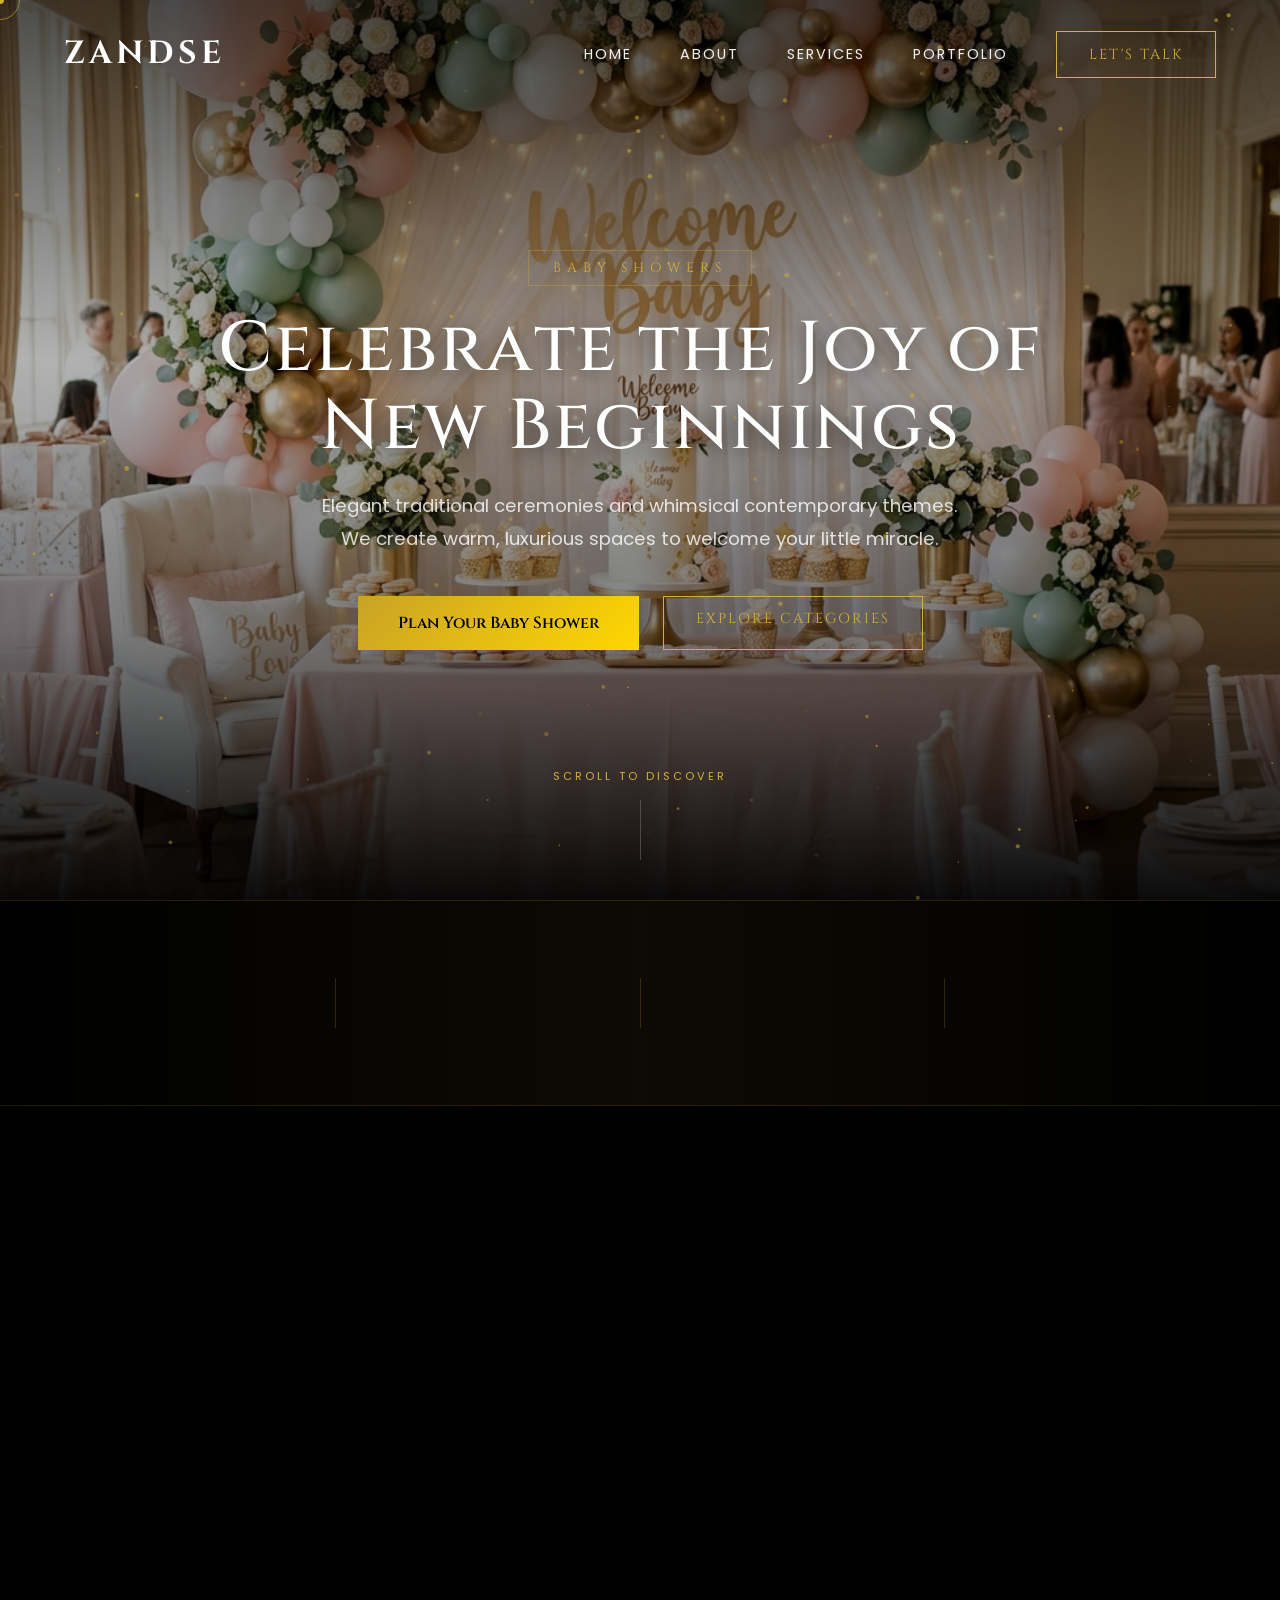
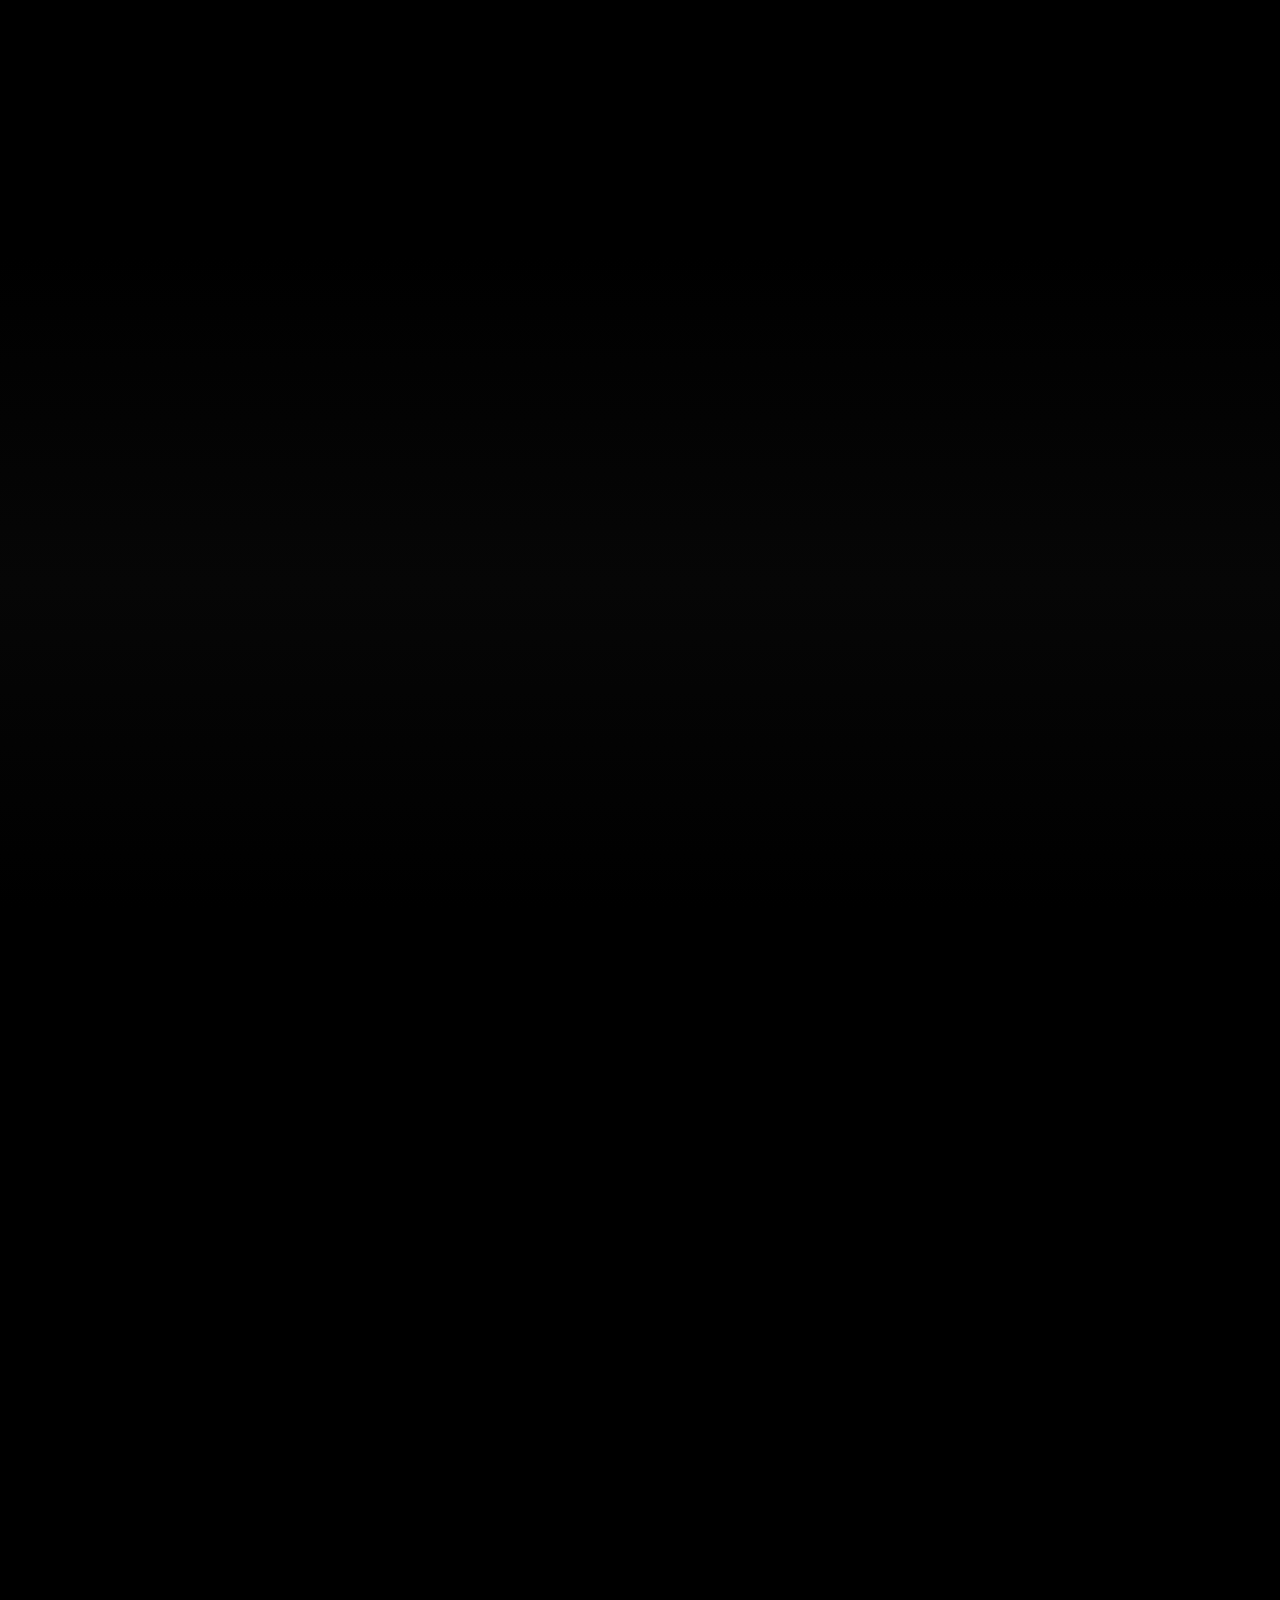
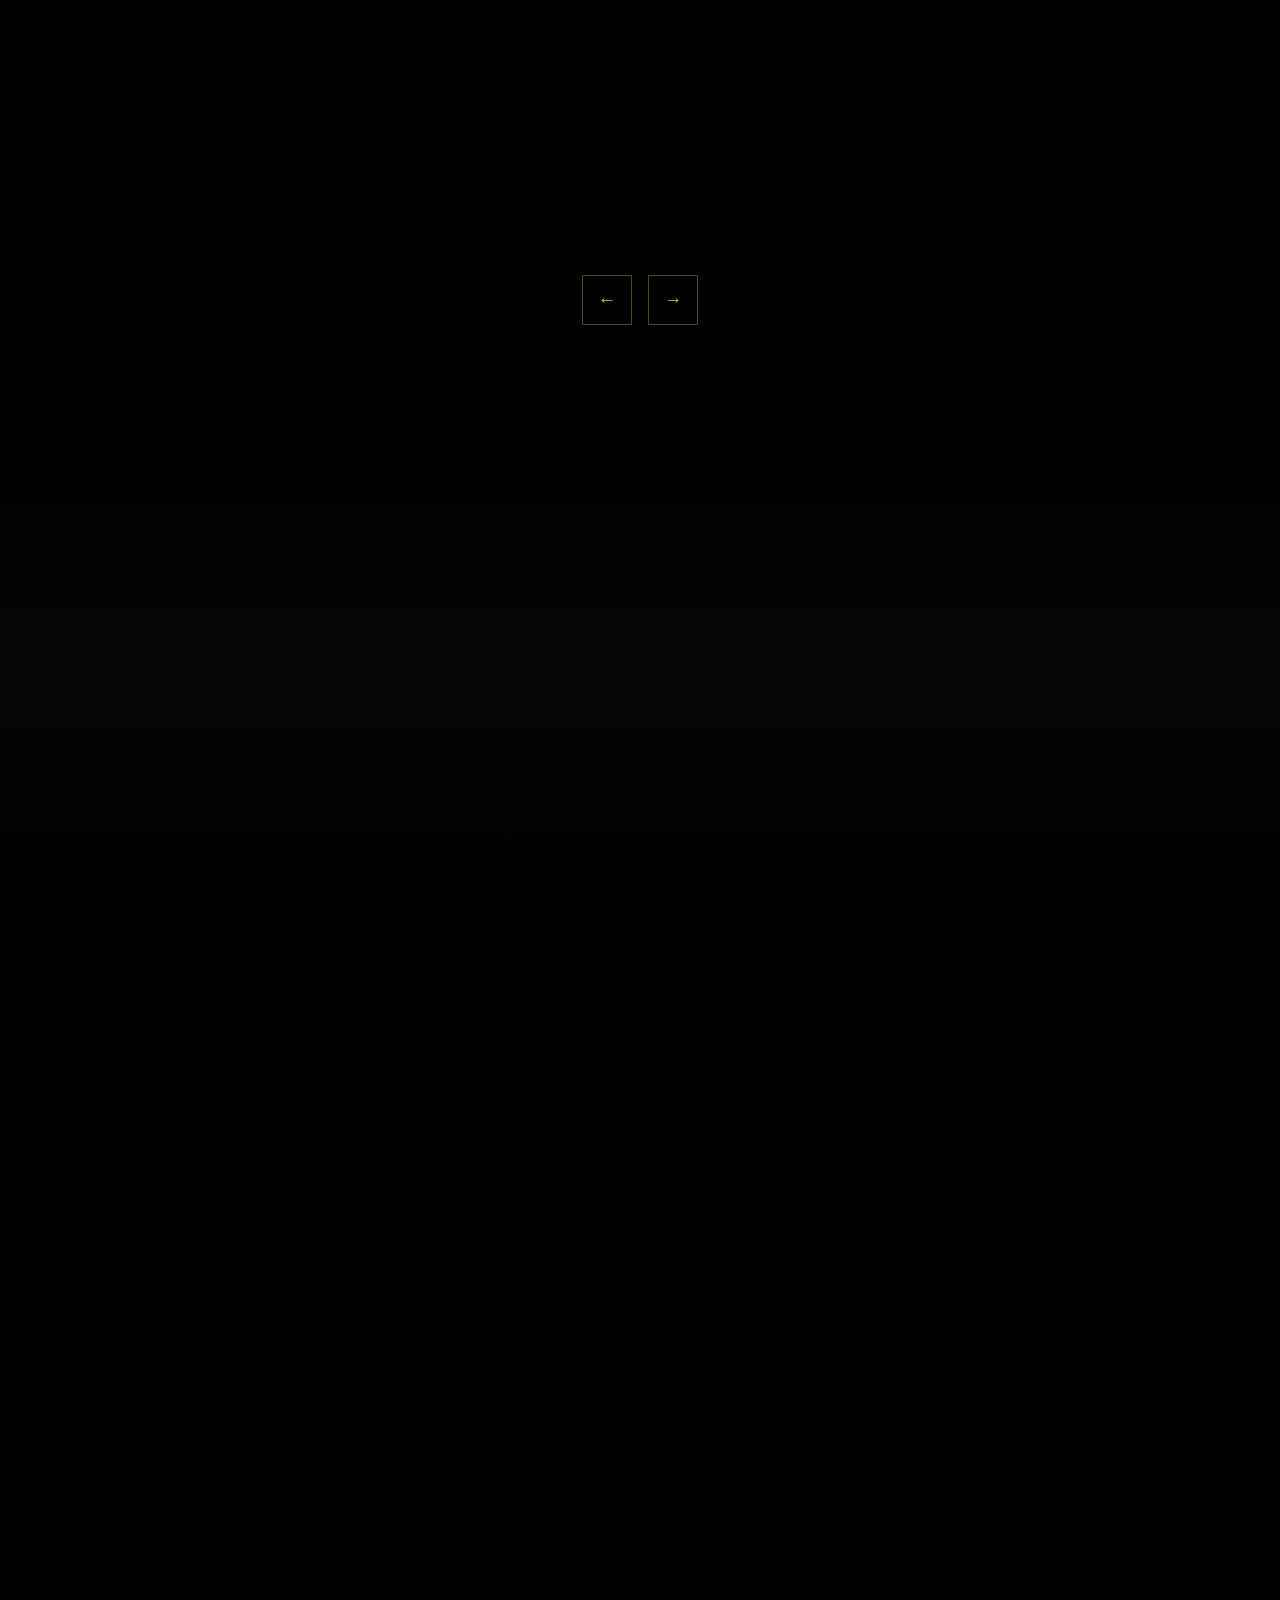
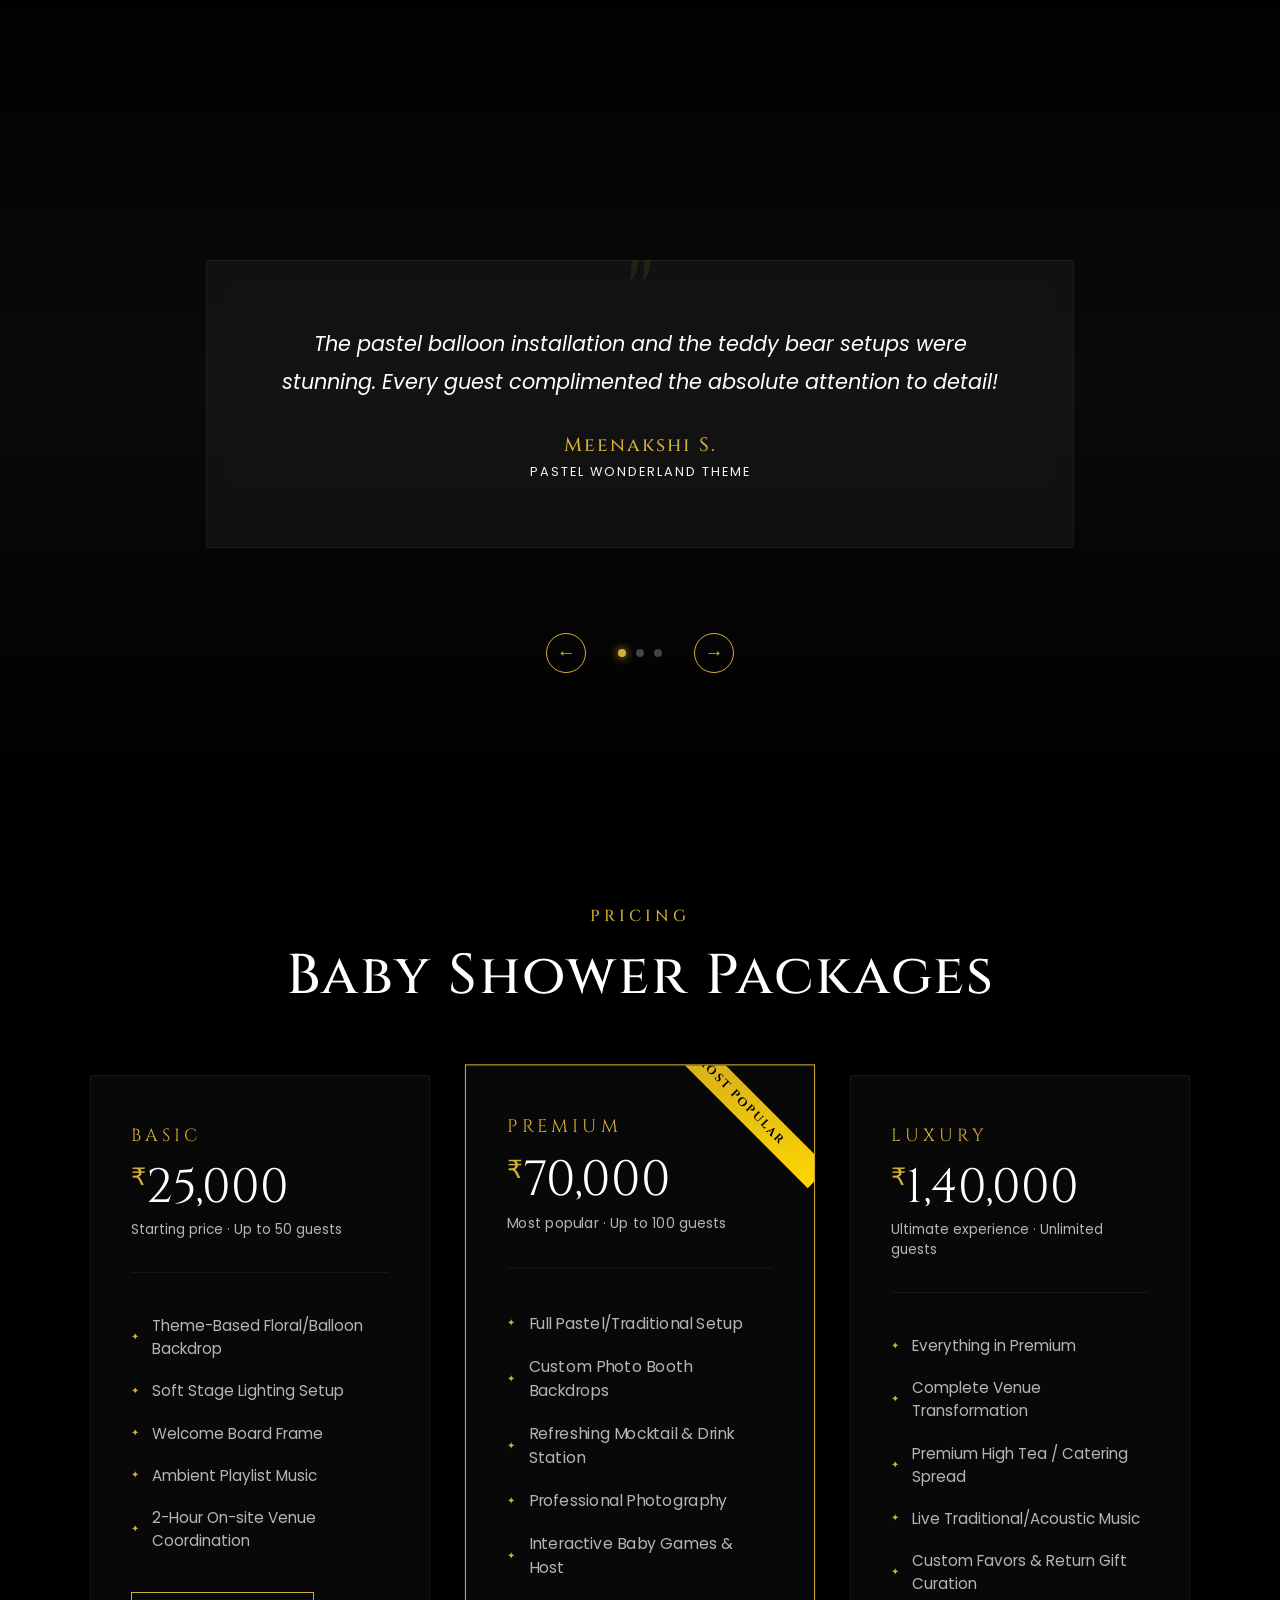
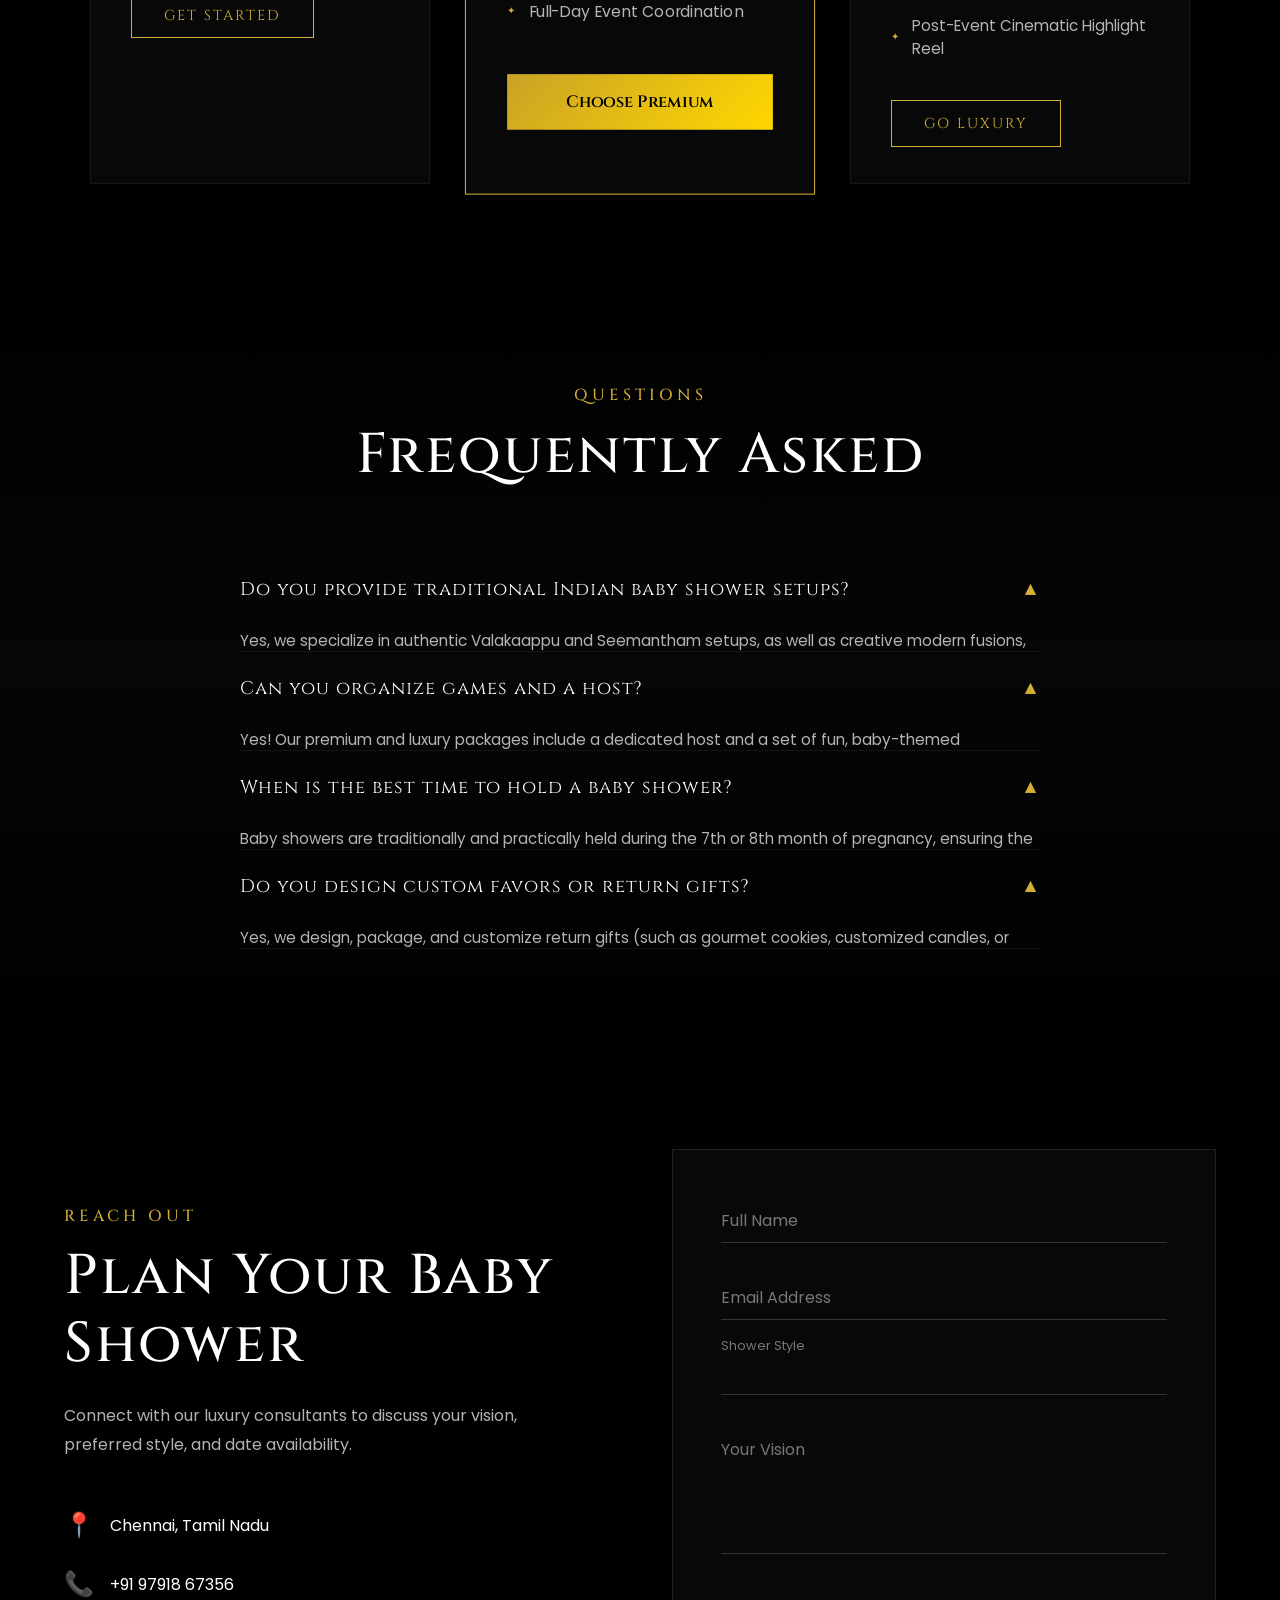
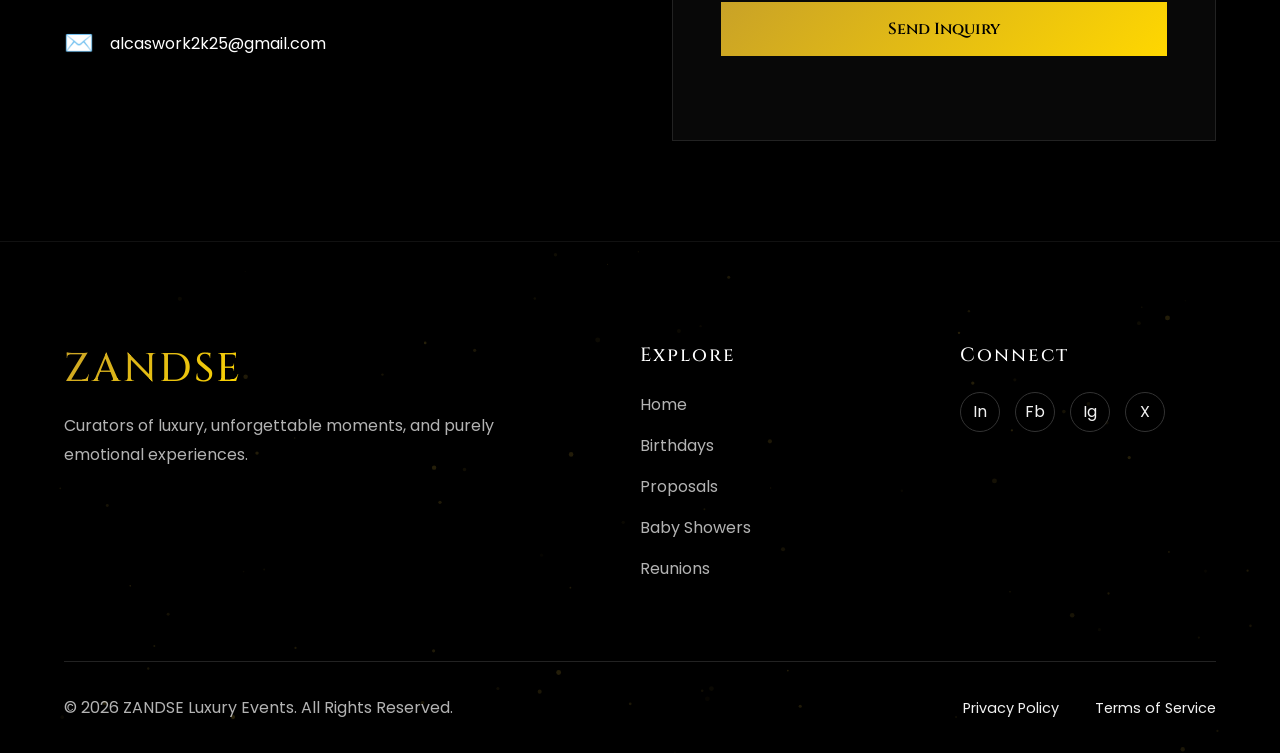
==== babyshower.html @ 4a381e7a "feat: initial commit for ZANDSE Luxury Events production website" ====
<!DOCTYPE html>
<html lang="en">
<head>
    <meta charset="UTF-8">
    <meta name="viewport" content="width=device-width, initial-scale=1.0">
    <title>Baby Shower Celebrations | ZANDSE Luxury Events</title>
    <meta name="description" content="ZANDSE creates elegant, whimsical baby shower celebrations and traditional Valakaappu setups. Experience premium baby shower styling and coordination in Chennai.">
    <meta name="keywords" content="baby shower event planner, Valakaappu setup Chennai, traditional baby shower decor, whimsical baby shower theme">
    <meta name="author" content="ZANDSE">

    <!-- Open Graph / Facebook -->
    <meta property="og:type" content="website">
    <meta property="og:url" content="https://www.zandse.com/babyshower.html">
    <meta property="og:title" content="Baby Shower Celebrations | ZANDSE Luxury Events">
    <meta property="og:description" content="ZANDSE creates elegant, whimsical baby shower celebrations and traditional Valakaappu setups. Experience premium baby shower styling and coordination in Chennai.">
    <meta property="og:image" content="https://www.zandse.com/assets/babyshower_hero.png">

    <!-- Twitter -->
    <meta property="twitter:card" content="summary_large_image">
    <meta property="twitter:url" content="https://www.zandse.com/babyshower.html">
    <meta property="twitter:title" content="Baby Shower Celebrations | ZANDSE Luxury Events">
    <meta property="twitter:description" content="ZANDSE creates elegant, whimsical baby shower celebrations and traditional Valakaappu setups. Experience premium baby shower styling and coordination in Chennai.">
    <meta property="twitter:image" content="https://www.zandse.com/assets/babyshower_hero.png">

    <!-- Structured Data (Service) -->
    <script type="application/ld+json">
    {
      "@context": "https://schema.org",
      "@type": "Service",
      "serviceType": "Baby Shower & Valakaappu Event Planning",
      "provider": {
        "@type": "LocalBusiness",
        "name": "ZANDSE Luxury Events",
        "url": "https://www.zandse.com/"
      },
      "areaServed": "Chennai, Tamil Nadu, India",
      "description": "Elegant traditional Valakaappu ceremonies and whimsical baby shower setups with custom decorations, high-tea catering, and interactive activities."
    }
    </script>

    <!-- Favicon -->
    <link rel="icon" type="image/svg+xml" href="assets/favicon.svg">

    <!-- Google Fonts -->
    <link rel="preconnect" href="https://fonts.googleapis.com">
    <link rel="preconnect" href="https://fonts.gstatic.com" crossorigin>
    <link href="https://fonts.googleapis.com/css2?family=Cinzel:wght@400;500;600;700;800&family=Poppins:wght@300;400;500;600&display=swap" rel="stylesheet">

    <link rel="stylesheet" href="style.css">
    <link rel="stylesheet" href="pages.css">
</head>
<body>

    <!-- Preloader -->
    <div id="preloader">
        <div class="preloader-content">
            <div class="logo-font glint-text">ZANDSE</div>
            <div class="loading-bar">
                <div class="loading-progress"></div>
            </div>
        </div>
    </div>

    <!-- Custom Cursor -->
    <div class="custom-cursor"></div>
    <div class="custom-cursor-follower"></div>

    <!-- Scroll Progress -->
    <div class="scroll-progress-container">
        <div class="scroll-progress-bar" id="scrollProgress"></div>
    </div>

    <!-- Navbar -->
    <nav id="navbar" class="navbar">
        <div class="nav-container">
            <a href="index.html" class="logo logo-font">ZANDSE</a>
            <ul class="nav-links">
                <li><a href="index.html" class="nav-link">Home</a></li>
                <li><a href="index.html#about" class="nav-link">About</a></li>
                <li class="dropdown">
                    <a href="index.html#services" class="nav-link">Services</a>
                    <ul class="dropdown-menu">
                        <li><a href="birthday.html">Birthdays</a></li>
                        <li><a href="proposal.html">Proposals</a></li>
                        <li><a href="babyshower.html">Baby Showers</a></li>
                        <li><a href="reunion.html">Reunions</a></li>
                    </ul>
                </li>
                <li><a href="index.html#portfolio" class="nav-link">Portfolio</a></li>
                <li><a href="#contact" class="btn-outline nav-cta">Let's Talk</a></li>
            </ul>
            <div class="hamburger">
                <span></span>
                <span></span>
            </div>
        </div>
    </nav>

    <!-- Mobile Menu -->
    <div class="mobile-menu">
        <ul class="mobile-nav-links">
            <li><a href="index.html" class="mobile-link">Home</a></li>
            <li><a href="index.html#about" class="mobile-link">About</a></li>
            <li><a href="index.html#services" class="mobile-link">Services</a></li>
            <li><a href="index.html#portfolio" class="mobile-link">Portfolio</a></li>
            <li><a href="#contact" class="mobile-link">Contact</a></li>
        </ul>
    </div>

    <!-- Hero Section -->
    <section class="page-hero">
        <div class="page-hero-bg" style="background-image: url('assets/babyshower_hero.png');" data-speed="0.3"></div>
        <div class="page-hero-overlay"></div>
        <canvas id="particleCanvas"></canvas>

        <div class="page-hero-content">
            <span class="hero-tag">Baby Showers</span>
            <h1 class="hero-title split-text" data-text="Celebrate the Joy of New Beginnings">Celebrate the Joy of New Beginnings</h1>
            <p class="hero-subtitle">Elegant traditional ceremonies and whimsical contemporary themes. We create warm, luxurious spaces to welcome your little miracle.</p>
            <div class="hero-buttons">
                <a href="#contact" class="btn-primary magnetic-el"><span>Plan Your Baby Shower</span></a>
                <a href="#services" class="btn-outline magnetic-el">Explore Categories</a>
            </div>
        </div>

        <div class="scroll-indicator">
            <span class="scroll-text">Scroll to Discover</span>
            <div class="scroll-line"></div>
        </div>
    </section>

    <!-- Stats Strip -->
    <section class="stats-strip">
        <div class="container">
            <div class="stats-grid">
                <div class="stat-item reveal-fade-up">
                    <div class="stat-number" data-count="300" data-suffix="+">0</div>
                    <div class="stat-label">Baby Showers Hosted</div>
                </div>
                <div class="stat-divider"></div>
                <div class="stat-item reveal-fade-up delay-1">
                    <div class="stat-number" data-count="100" data-suffix="%">0</div>
                    <div class="stat-label">Happy Mothers</div>
                </div>
                <div class="stat-divider"></div>
                <div class="stat-item reveal-fade-up delay-2">
                    <div class="stat-number" data-count="15" data-suffix="+">0</div>
                    <div class="stat-label">Unique Themes</div>
                </div>
                <div class="stat-divider"></div>
                <div class="stat-item reveal-fade-up delay-3">
                    <div class="stat-number" data-count="6" data-suffix="+">0</div>
                    <div class="stat-label">Years Experience</div>
                </div>
            </div>
        </div>
    </section>

    <!-- About Section -->
    <section class="page-about about section-padding">
        <div class="container container-split">
            <div class="about-text">
                <h4 class="section-subtitle reveal-slide-in">The Baby Shower Experience</h4>
                <h2 class="section-title reveal-slide-in delay-1">A Cradle of Beautiful Memories</h2>
                <p class="section-desc reveal-slide-in delay-2">Welcome your bundle of joy in a space styled with softness, elegance, and luxury. From traditional Indian Valakaappu setups to contemporary pastel wonderland themes, we make your baby shower a heartwarming celebration.</p>
                <p class="section-desc reveal-slide-in delay-3">Our dedicated coordinators work closely with the family to craft relaxed, joyful, and visually stunning gatherings that honor both mom-to-be and the little one.</p>
                <a href="#contact" class="btn-text reveal-slide-in delay-4">Start Planning <span class="arrow">→</span></a>
            </div>
            <div class="about-image-wrapper reveal-mask">
                <img src="assets/babyshower_gallery1.png" alt="Baby Shower Pastel Setup" class="about-img floating-anim">
                <div class="gold-border-decor"></div>
            </div>
        </div>
    </section>

    <!-- Why Choose Us -->
    <section class="page-why-us">
        <div class="container">
            <div class="section-header center reveal-fade-up">
                <h4 class="section-subtitle">Why ZANDSE</h4>
                <h2 class="section-title">Nurturing Details</h2>
            </div>
            <div class="why-us-grid stagger-children">
                <div class="why-item reveal-fade-up">
                    <div class="why-icon">🎨</div>
                    <h3>Custom Themes</h3>
                    <p>Designed around the parents-to-be, from classic storybooks to modern minimalism.</p>
                </div>
                <div class="why-item reveal-fade-up">
                    <div class="why-icon">🎈</div>
                    <h3>Whimsical Décor</h3>
                    <p>Stunning balloon installations, soft drapery, and fresh floral cloud creations.</p>
                </div>
                <div class="why-item reveal-fade-up">
                    <div class="why-icon">🍰</div>
                    <h3>Curated Catering</h3>
                    <p>Delectable dessert bars, theme cakes, and customized high-tea spreads.</p>
                </div>
                <div class="why-item reveal-fade-up">
                    <div class="why-icon">🎮</div>
                    <h3>Interactive Fun</h3>
                    <p>Lighthearted, engaging baby shower activities to delight all generations of guests.</p>
                </div>
            </div>
        </div>
    </section>

    <!-- Services Carousel -->
    <section id="services" class="services-carousel-section section-padding">
        <div class="container">
            <div class="section-header center reveal-fade-up">
                <h4 class="section-subtitle">Our Expertise</h4>
                <h2 class="section-title">Baby Shower Services</h2>
            </div>

            <div class="carousel-wrapper">
                <div class="services-carousel">
                    <!-- Traditional Valakaappu -->
                    <div class="carousel-card tilt-card reveal-fade-up">
                        <div class="carousel-card-inner">
                            <div class="card-icon">🪘</div>
                            <h3>Traditional Valakaappu</h3>
                            <p>Celebrate heritage with warm, authentic cultural setups.</p>
                            <ul class="service-list">
                                <li>Marigold & Jasmine Floral Backdrops</li>
                                <li>Decorated Ceremony Swing (Oonjal)</li>
                                <li>Traditional Brass Lamps & Urli Setups</li>
                                <li>Traditional Seating Arrangements</li>
                                <li>Live Carnatic Music / Instrumentals</li>
                                <li>Traditional Bangle Distribution Setup</li>
                            </ul>
                        </div>
                        <div class="card-glow"></div>
                    </div>

                    <!-- Pastel Wonderland -->
                    <div class="carousel-card tilt-card reveal-fade-up delay-1">
                        <div class="carousel-card-inner">
                            <div class="card-icon">🧸</div>
                            <h3>Pastel Wonderland</h3>
                            <p>A soft, whimsical environment full of dreamlike charms.</p>
                            <ul class="service-list">
                                <li>Premium Matte Balloon Sculptures</li>
                                <li>Giant Plush Teddy Bear Props</li>
                                <li>Custom Typography Light Boxes</li>
                                <li>Hot-Air Balloon Backdrops</li>
                                <li>Baby Blocks Photo Booth Stage</li>
                                <li>Customized Dessert & Treat Table</li>
                            </ul>
                        </div>
                        <div class="card-glow"></div>
                    </div>

                    <!-- Luxury High Tea -->
                    <div class="carousel-card tilt-card reveal-fade-up delay-2">
                        <div class="carousel-card-inner">
                            <div class="card-icon">🫖</div>
                            <h3>Luxury High Tea</h3>
                            <p>An elegant, sophisticated gathering for close family and friends.</p>
                            <ul class="service-list">
                                <li>Fine China & Vintage Teaware Styling</li>
                                <li>Exquisite Pastel Floral Runners</li>
                                <li>Curated French Pastry & Macaron Towers</li>
                                <li>Refreshing Mocktail & Spritzer Bar</li>
                                <li>Acoustic Harp or Guitar Performance</li>
                                <li>Bespoke Personalized Table Stationery</li>
                            </ul>
                        </div>
                        <div class="card-glow"></div>
                    </div>
                </div>

                <div class="carousel-nav">
                    <button class="carousel-nav-btn carousel-prev" aria-label="Previous">←</button>
                    <button class="carousel-nav-btn carousel-next" aria-label="Next">→</button>
                </div>
            </div>
        </div>
    </section>

    <!-- Popular Themes (Pill Cloud) -->
    <section class="themes-section">
        <div class="container">
            <div class="section-header center reveal-fade-up">
                <h4 class="section-subtitle">Trending</h4>
                <h2 class="section-title">Trending Baby Shower Themes</h2>
            </div>
            <div class="themes-cloud stagger-children">
                <div class="theme-pill reveal-fade-up"><span class="pill-icon">👑</span> Royal Prince</div>
                <div class="theme-pill reveal-fade-up"><span class="pill-icon">🌸</span> Little Princess</div>
                <div class="theme-pill reveal-fade-up"><span class="pill-icon">🧸</span> Teddy Picnic</div>
                <div class="theme-pill reveal-fade-up"><span class="pill-icon">☁️</span> Cloud Nine</div>
                <div class="theme-pill reveal-fade-up"><span class="pill-icon">🦒</span> Safari Baby</div>
                <div class="theme-pill reveal-fade-up"><span class="pill-icon">🌹</span> Vintage Floral</div>
                <div class="theme-pill reveal-fade-up"><span class="pill-icon">🎈</span> Hot Air Balloon</div>
                <div class="theme-pill reveal-fade-up"><span class="pill-icon">🌿</span> Boho Chic</div>
            </div>
        </div>
    </section>

    <!-- Gallery -->
    <section class="page-gallery section-padding">
        <div class="container">
            <div class="section-header center reveal-fade-up">
                <h4 class="section-subtitle">Visual Heritage</h4>
                <h2 class="section-title">Baby Shower Gallery</h2>
            </div>
            <div class="gallery-grid">
                <div class="gallery-item reveal-scale-in">
                    <img src="assets/babyshower_gallery1.png" alt="Baby Shower Pastel Setup">
                    <div class="gallery-overlay">
                        <h4>Pastel Dreams</h4>
                        <span>Themed Baby Shower</span>
                    </div>
                </div>
                <div class="gallery-item reveal-scale-in delay-1">
                    <img src="assets/babyshower_gallery2.png" alt="Valakaappu Setup">
                    <div class="gallery-overlay">
                        <h4>Valakaappu Elegance</h4>
                        <span>Traditional Ceremony</span>
                    </div>
                </div>
            </div>
        </div>
    </section>

    <!-- Lightbox -->
    <div class="lightbox" id="lightbox">
        <button class="lightbox-close" aria-label="Close">✕</button>
        <img src="" alt="Gallery Image">
    </div>

    <!-- Testimonials -->
    <section class="page-testimonials">
        <div class="container">
            <div class="section-header center reveal-fade-up">
                <h4 class="section-subtitle">Client Stories</h4>
                <h2 class="section-title">Words of Elegance</h2>
            </div>

            <div class="testimonial-container reveal-fade-up delay-1">
                <div class="testimonial-track" id="testimonialTrack">
                    <div class="testimonial-slide active">
                        <div class="glass-card floating-anim">
                            <div class="quote-icon">"</div>
                            <p class="testimonial-text">The pastel balloon installation and the teddy bear setups were stunning. Every guest complimented the absolute attention to detail!</p>
                            <div class="testimonial-author">
                                <h4>Meenakshi S.</h4>
                                <span>Pastel Wonderland Theme</span>
                            </div>
                        </div>
                    </div>
                    <div class="testimonial-slide">
                        <div class="glass-card floating-anim">
                            <div class="quote-icon">"</div>
                            <p class="testimonial-text">ZANDSE coordinated our traditional Valakaappu ceremony. They balanced our rich cultural heritage with a clean, modern aesthetic beautifully.</p>
                            <div class="testimonial-author">
                                <h4>Ananya & Raj</h4>
                                <span>Traditional Valakaappu</span>
                            </div>
                        </div>
                    </div>
                    <div class="testimonial-slide">
                        <div class="glass-card floating-anim">
                            <div class="quote-icon">"</div>
                            <p class="testimonial-text">The customized high-tea spread and baby trivia games were a massive hit. ZANDSE kept everything running seamlessly, letting me sit back and enjoy.</p>
                            <div class="testimonial-author">
                                <h4>Shreya Sen</h4>
                                <span>Luxury High Tea Celebration</span>
                            </div>
                        </div>
                    </div>
                </div>

                <div class="slider-controls">
                    <button class="slide-btn prev-btn" id="prevSlide">←</button>
                    <div class="slide-dots">
                        <span class="dot active" data-index="0"></span>
                        <span class="dot" data-index="1"></span>
                        <span class="dot" data-index="2"></span>
                    </div>
                    <button class="slide-btn next-btn" id="nextSlide">→</button>
                </div>
            </div>
        </div>
    </section>

    <!-- Packages -->
    <section class="packages-section section-padding">
        <div class="container">
            <div class="section-header center reveal-fade-up">
                <h4 class="section-subtitle">Pricing</h4>
                <h2 class="section-title">Baby Shower Packages</h2>
            </div>

            <div class="packages-grid">
                <!-- Basic -->
                <div class="package-card tilt-card reveal-fade-up">
                    <div class="package-name">Basic</div>
                    <div class="package-price"><span class="currency">₹</span>25,000</div>
                    <div class="package-note">Starting price · Up to 50 guests</div>
                    <ul class="package-features">
                        <li>Theme-Based Floral/Balloon Backdrop</li>
                        <li>Soft Stage Lighting Setup</li>
                        <li>Welcome Board Frame</li>
                        <li>Ambient Playlist Music</li>
                        <li>2-Hour On-site Venue Coordination</li>
                    </ul>
                    <a href="#contact" class="btn-outline magnetic-el">Get Started</a>
                </div>

                <!-- Premium (Featured) -->
                <div class="package-card featured tilt-card reveal-fade-up delay-1">
                    <div class="package-name">Premium</div>
                    <div class="package-price"><span class="currency">₹</span>70,000</div>
                    <div class="package-note">Most popular · Up to 100 guests</div>
                    <ul class="package-features">
                        <li>Full Pastel/Traditional Setup</li>
                        <li>Custom Photo Booth Backdrops</li>
                        <li>Refreshing Mocktail & Drink Station</li>
                        <li>Professional Photography</li>
                        <li>Interactive Baby Games & Host</li>
                        <li>Full-Day Event Coordination</li>
                    </ul>
                    <a href="#contact" class="btn-primary magnetic-el"><span>Choose Premium</span></a>
                </div>

                <!-- Luxury -->
                <div class="package-card tilt-card reveal-fade-up delay-2">
                    <div class="package-name">Luxury</div>
                    <div class="package-price"><span class="currency">₹</span>1,40,000</div>
                    <div class="package-note">Ultimate experience · Unlimited guests</div>
                    <ul class="package-features">
                        <li>Everything in Premium</li>
                        <li>Complete Venue Transformation</li>
                        <li>Premium High Tea / Catering Spread</li>
                        <li>Live Traditional/Acoustic Music</li>
                        <li>Custom Favors & Return Gift Curation</li>
                        <li>Post-Event Cinematic Highlight Reel</li>
                    </ul>
                    <a href="#contact" class="btn-outline magnetic-el">Go Luxury</a>
                </div>
            </div>
        </div>
    </section>

    <!-- FAQ -->
    <section class="faq-section">
        <div class="container">
            <div class="section-header center reveal-fade-up">
                <h4 class="section-subtitle">Questions</h4>
                <h2 class="section-title">Frequently Asked</h2>
            </div>

            <div class="faq-list">
                <div class="faq-item reveal-fade-up">
                    <button class="faq-question">
                        Do you provide traditional Indian baby shower setups?
                        <span class="faq-chevron">▼</span>
                    </button>
                    <div class="faq-answer">
                        <p>Yes, we specialize in authentic Valakaappu and Seemantham setups, as well as creative modern fusions, featuring beautiful marigold arrangements, traditional swings, and brass elements.</p>
                    </div>
                </div>
                <div class="faq-item reveal-fade-up delay-1">
                    <button class="faq-question">
                        Can you organize games and a host?
                        <span class="faq-chevron">▼</span>
                    </button>
                    <div class="faq-answer">
                        <p>Yes! Our premium and luxury packages include a dedicated host and a set of fun, baby-themed interactive games to keep your family and friends entertained and engaged.</p>
                    </div>
                </div>
                <div class="faq-item reveal-fade-up delay-2">
                    <button class="faq-question">
                        When is the best time to hold a baby shower?
                        <span class="faq-chevron">▼</span>
                    </button>
                    <div class="faq-answer">
                        <p>Baby showers are traditionally and practically held during the 7th or 8th month of pregnancy, ensuring the mother-to-be is comfortable and safe to enjoy the festivities.</p>
                    </div>
                </div>
                <div class="faq-item reveal-fade-up delay-3">
                    <button class="faq-question">
                        Do you design custom favors or return gifts?
                        <span class="faq-chevron">▼</span>
                    </button>
                    <div class="faq-answer">
                        <p>Yes, we design, package, and customize return gifts (such as gourmet cookies, customized candles, or traditional bangle boxes) that align perfectly with your theme.</p>
                    </div>
                </div>
            </div>
        </div>
    </section>

    <!-- Contact Section -->
    <section id="contact" class="page-contact contact section-padding">
        <div class="container container-split">
            <div class="contact-info reveal-slide-in">
                <h4 class="section-subtitle">Reach Out</h4>
                <h2 class="section-title">Plan Your Baby Shower</h2>
                <p class="section-desc">Connect with our luxury consultants to discuss your vision, preferred style, and date availability.</p>

                <div class="contact-details">
                    <div class="contact-item">
                        <span class="contact-icon">📍</span>
                        <p>Chennai, Tamil Nadu</p>
                    </div>
                    <div class="contact-item">
                        <span class="contact-icon">📞</span>
                        <p>+91 97918 67356</p>
                    </div>
                    <div class="contact-item">
                        <span class="contact-icon">✉️</span>
                        <p>alcaswork2k25@gmail.com</p>
                    </div>
                </div>
            </div>

            <div class="contact-form-wrapper reveal-slide-in delay-2">
                <form id="contactForm" class="premium-form">
                    <div class="form-group">
                        <input type="text" id="name" class="form-control" required>
                        <label for="name" class="floating-label">Full Name</label>
                        <div class="form-line"></div>
                    </div>
                    <div class="form-group">
                        <input type="email" id="email" class="form-control" required>
                        <label for="email" class="floating-label">Email Address</label>
                        <div class="form-line"></div>
                    </div>
                    <div class="form-group">
                        <select id="eventType" class="form-control" required>
                            <option value="" disabled selected></option>
                            <option value="traditional">Traditional Valakaappu</option>
                            <option value="themed">Pastel Wonderland Theme</option>
                            <option value="luxury">Luxury High Tea Setup</option>
                        </select>
                        <label for="eventType" class="floating-label select-label">Shower Style</label>
                        <div class="form-line"></div>
                    </div>
                    <div class="form-group">
                        <textarea id="message" class="form-control" rows="4" required></textarea>
                        <label for="message" class="floating-label">Your Vision</label>
                        <div class="form-line"></div>
                    </div>
                    <button type="submit" class="btn-primary full-width submit-btn">
                        <span>Send Inquiry</span>
                    </button>
                    <div class="form-message" id="formMessage"></div>
                </form>
            </div>
        </div>
    </section>

    <!-- Footer -->
    <footer class="footer">
        <canvas id="footerParticleCanvas"></canvas>
        <div class="container">
            <div class="footer-top">
                <div class="footer-brand">
                    <h2 class="logo-font glint-text">ZANDSE</h2>
                    <p>Curators of luxury, unforgettable moments, and purely emotional experiences.</p>
                </div>
                <div class="footer-links">
                    <h3>Explore</h3>
                    <ul>
                        <li><a href="index.html">Home</a></li>
                        <li><a href="birthday.html">Birthdays</a></li>
                        <li><a href="proposal.html">Proposals</a></li>
                        <li><a href="babyshower.html">Baby Showers</a></li>
                        <li><a href="reunion.html">Reunions</a></li>
                    </ul>
                </div>
                <div class="footer-social">
                    <h3>Connect</h3>
                    <div class="social-icons">
                        <a href="#" class="social-icon">In</a>
                        <a href="#" class="social-icon">Fb</a>
                        <a href="#" class="social-icon">Ig</a>
                        <a href="#" class="social-icon">X</a>
                    </div>
                </div>
            </div>
            <div class="footer-bottom">
                <p>&copy; 2026 ZANDSE Luxury Events. All Rights Reserved.</p>
                <div class="footer-legal">
                    <a href="#">Privacy Policy</a>
                    <a href="#">Terms of Service</a>
                </div>
            </div>
        </div>
    </footer>

    <script src="pages.js"></script>
</body>
</html>
---- style.css ----
/* =========================================
   ZANDSE LUXURY EVENT PLANNING - STYLES
   ========================================= */

/* --- CSS Variables --- */
:root {
    --bg-color: #000000;
    --text-color: #f1f1f1;
    --text-muted: rgba(255, 255, 255, 0.7);
    --gold: #D4AF37;
    --gold-light: #FFD700;
    --gold-dark: #C9A227;
    --gold-gradient: linear-gradient(135deg, var(--gold-dark), var(--gold-light));
    --gold-glow: rgba(212, 175, 55, 0.4);
    --gold-glow-strong: rgba(212, 175, 55, 0.6);
    --glass-bg: rgba(0, 0, 0, 0.6);
    --glass-border: rgba(212, 175, 55, 0.2);
    
    --font-heading: 'Cinzel', serif;
    --font-body: 'Poppins', sans-serif;
    
    --transition-smooth: all 0.6s cubic-bezier(0.25, 0.8, 0.25, 1);
    --transition-fast: all 0.3s ease;
}

/* --- Resets & Base --- */
* {
    margin: 0;
    padding: 0;
    box-sizing: border-box;
    cursor: none; /* Custom cursor */
}

html, body {
    width: 100%;
    min-height: 100vh;
    background-color: var(--bg-color);
    color: var(--text-color);
    font-family: var(--font-body);
    overflow-x: hidden;
    scroll-behavior: smooth;
    -webkit-font-smoothing: antialiased;
}

::selection {
    background: var(--gold);
    color: var(--bg-color);
}

/* Scrollbar */
::-webkit-scrollbar {
    width: 8px;
}
::-webkit-scrollbar-track {
    background: var(--bg-color);
}
::-webkit-scrollbar-thumb {
    background: var(--gold-dark);
    border-radius: 4px;
}
::-webkit-scrollbar-thumb:hover {
    background: var(--gold-light);
}

/* --- Typography --- */
h1, h2, h3, h4, h5, h6, .logo-font {
    font-family: var(--font-heading);
    font-weight: 500;
    letter-spacing: 2px;
}

.glint-text {
    background: var(--gold-gradient);
        -webkit-background-clip: text;
    background-clip: text;
    -webkit-text-fill-color: transparent;
    display: inline-block;
}

p {
    line-height: 1.8;
    font-size: 1rem;
    color: var(--text-muted);
}

a {
    text-decoration: none;
    color: inherit;
}

ul {
    list-style: none;
}

/* --- Layout Utilities --- */
.container {
    max-width: 1280px;
    margin: 0 auto;
    padding: 0 5%;
}

.container-split {
    display: grid;
    grid-template-columns: 1fr 1fr;
    gap: 4rem;
    align-items: center;
}

.section-padding {
    padding: 100px 0;
}

.dark-section {
    background: linear-gradient(to bottom, #000, #0a0a0a, #000);
}

.center {
    text-align: center;
}

.section-subtitle {
    font-size: 1rem;
    color: var(--gold);
    text-transform: uppercase;
    letter-spacing: 4px;
    margin-bottom: 1rem;
}

.section-title {
    font-size: 3.5rem;
    margin-bottom: 1.5rem;
    color: #fff;
    line-height: 1.2;
}

.section-header {
    margin-bottom: 4rem;
}

/* --- Custom Cursor --- */
.custom-cursor {
    position: fixed;
    top: 0;
    left: 0;
    width: 8px;
    height: 8px;
    background: var(--gold);
    border-radius: 50%;
    pointer-events: none;
    z-index: 10000;
    transform: translate(-50%, -50%);
    transition: width 0.2s, height 0.2s, background-color 0.2s;
}

.custom-cursor-follower {
    position: fixed;
    top: 0;
    left: 0;
    width: 40px;
    height: 40px;
    border: 1px solid var(--gold-glow-strong);
    border-radius: 50%;
    pointer-events: none;
    z-index: 9999;
    transform: translate(-50%, -50%);
    transition: width 0.3s, height 0.3s, background-color 0.3s, border-color 0.3s;
}

.cursor-hover .custom-cursor {
    width: 0;
    height: 0;
}
.cursor-hover .custom-cursor-follower {
    width: 60px;
    height: 60px;
    background: var(--gold-glow);
    border-color: var(--gold);
    mix-blend-mode: screen;
}

/* --- Preloader --- */
#preloader {
    position: fixed;
    top: 0;
    left: 0;
    width: 100%;
    height: 100%;
    background-color: var(--bg-color);
    z-index: 10000;
    display: flex;
    justify-content: center;
    align-items: center;
    transition: opacity 1s ease-in-out;
}

.preloader-content {
    text-align: center;
}

.preloader-content h1 {
    font-size: 3rem;
    margin-bottom: 2rem;
    animation: pulse 2s infinite;
}

.loading-bar {
    width: 200px;
    height: 2px;
    background: #222;
    margin: 0 auto;
    position: relative;
    overflow: hidden;
}

.loading-progress {
    position: absolute;
    top: 0;
    left: 0;
    height: 100%;
    background: var(--gold);
    width: 0%;
    transition: width 0.1s linear;
}

/* --- Scroll Progress --- */
.scroll-progress-container {
    position: fixed;
    top: 0;
    left: 0;
    width: 100%;
    height: 3px;
    background: transparent;
    z-index: 9998;
}

.scroll-progress-bar {
    height: 100%;
    background: var(--gold-gradient);
    width: 0%;
    box-shadow: 0 0 10px var(--gold);
}

/* --- Navbar --- */
.navbar {
    position: fixed;
    top: 0;
    left: 0;
    width: 100%;
    padding: 2rem 5%;
    z-index: 1000;
    transition: var(--transition-smooth);
    background: transparent;
}

.navbar.scrolled {
    padding: 1rem 5%;
    background: rgba(0, 0, 0, 0.8);
    backdrop-filter: blur(10px);
    -webkit-backdrop-filter: blur(10px);
    border-bottom: 1px solid rgba(212, 175, 55, 0.1);
}

.nav-container {
    display: flex;
    justify-content: space-between;
    align-items: center;
    max-width: 1400px;
    margin: 0 auto;
}

.logo {
    font-size: 2rem;
    font-weight: 700;
    color: #fff;
    letter-spacing: 4px;
}

.nav-links {
    display: flex;
    align-items: center;
    gap: 3rem;
}

/* --- Dropdown Menu --- */
.nav-links li {
    position: relative;
}

.dropdown-menu {
    position: absolute;
    top: 100%;
    left: 50%;
    transform: translateX(-50%) translateY(20px);
    background: rgba(10, 10, 10, 0.95);
    border: 1px solid rgba(212, 175, 55, 0.2);
    min-width: 200px;
    padding: 1rem 0;
    opacity: 0;
    visibility: hidden;
    transition: opacity 0.3s ease, transform 0.3s ease, visibility 0.3s ease;
    backdrop-filter: blur(10px);
    z-index: 1000;
}

.nav-links li:hover .dropdown-menu {
    opacity: 1;
    visibility: visible;
    transform: translateX(-50%) translateY(0);
}

.dropdown-menu li {
    width: 100%;
    text-align: center;
}

.dropdown-menu a {
    display: block;
    padding: 0.6rem 1.5rem;
    font-size: 0.85rem;
    color: rgba(255, 255, 255, 0.7);
    font-family: var(--font-body);
    text-transform: uppercase;
    letter-spacing: 1px;
    transition: all 0.3s ease;
}

.dropdown-menu a:hover {
    color: var(--gold);
    background: rgba(212, 175, 55, 0.05);
    padding-left: 2rem;
}

.nav-link {
    font-size: 0.9rem;
    text-transform: uppercase;
    letter-spacing: 2px;
    position: relative;
    padding: 5px 0;
}

.nav-link::after {
    content: '';
    position: absolute;
    bottom: 0;
    left: 0;
    width: 0%;
    height: 1px;
    background: var(--gold);
    transition: var(--transition-smooth);
}

.nav-link:hover::after {
    width: 100%;
}

.hamburger {
    display: none;
    flex-direction: column;
    gap: 6px;
    z-index: 1001;
}

.hamburger span {
    width: 30px;
    height: 2px;
    background: #fff;
    transition: var(--transition-smooth);
}

/* Mobile Menu */
.mobile-menu {
    position: fixed;
    top: 0;
    left: 0;
    width: 100%;
    height: 100vh;
    background: rgba(0, 0, 0, 0.95);
    backdrop-filter: blur(20px);
    z-index: 999;
    display: flex;
    justify-content: center;
    align-items: center;
    opacity: 0;
    pointer-events: none;
    transition: var(--transition-smooth);
}

.mobile-menu.active {
    opacity: 1;
    pointer-events: all;
}

.mobile-nav-links {
    text-align: center;
}

.mobile-link {
    display: block;
    font-size: 2rem;
    font-family: var(--font-heading);
    margin: 2rem 0;
    color: #fff;
    text-transform: uppercase;
    letter-spacing: 4px;
    transition: var(--transition-fast);
}

.mobile-link:hover {
    color: var(--gold);
}

/* --- Buttons --- */
.btn-primary {
    position: relative;
    display: inline-flex;
    justify-content: center;
    align-items: center;
    padding: 1rem 2.5rem;
    font-family: var(--font-heading);
    font-size: 1rem;
    font-weight: 600;
    color: #000;
    background: var(--gold-gradient);
    border: none;
    overflow: hidden;
    z-index: 1;
    transition: var(--transition-smooth);
}

.btn-primary.liquid-btn .liquid {
    position: absolute;
    top: -50px;
    left: 0;
    width: 200px;
    height: 200px;
    background: rgba(255, 255, 255, 0.2);
    box-shadow: inset 0 0 50px rgba(0, 0, 0, 0.5);
    transition: .5s;
    border-radius: 40%;
    animation: animateLiquid 5s linear infinite;
    z-index: -1;
}

.btn-primary:hover.liquid-btn .liquid {
    top: -120px;
}

@keyframes animateLiquid {
    0% { transform: rotate(0deg); }
    100% { transform: rotate(360deg); }
}

.btn-primary:hover {
    box-shadow: 0 0 20px var(--gold-glow-strong);
    transform: translateY(-3px);
}

.btn-outline {
    padding: 0.8rem 2rem;
    border: 1px solid var(--gold);
    color: var(--gold);
    font-family: var(--font-heading);
    font-size: 0.9rem;
    text-transform: uppercase;
    letter-spacing: 2px;
    transition: var(--transition-fast);
    position: relative;
    overflow: hidden;
}

.btn-outline:hover {
    background: var(--gold);
    color: #000;
    box-shadow: 0 0 15px var(--gold-glow);
}

.btn-text {
    display: inline-flex;
    align-items: center;
    gap: 10px;
    color: var(--gold);
    font-family: var(--font-heading);
    text-transform: uppercase;
    letter-spacing: 2px;
    font-size: 0.9rem;
    margin-top: 2rem;
    position: relative;
}

.btn-text .arrow {
    transition: transform 0.3s ease;
}

.btn-text:hover .arrow {
    transform: translateX(10px);
}

.btn-text::after {
    content: '';
    position: absolute;
    bottom: -5px;
    left: 0;
    width: 0%;
    height: 1px;
    background: var(--gold);
    transition: width 0.3s ease;
}

.btn-text:hover::after {
    width: 100%;
}

/* --- Hero Section --- */
.hero {
    position: relative;
    height: 100vh;
    display: flex;
    align-items: center;
    justify-content: center;
    overflow: hidden;
}

.hero-video {
    position: absolute;
    top: 50%;
    left: 50%;
    min-width: 100%;
    min-height: 100%;
    width: auto;
    height: auto;
    z-index: 0;
    transform: translate(-50%, -50%);
    object-fit: cover;
    opacity: 0.6; /* Set opacity as requested */
}

.hero-overlay {
    position: absolute;
    top: 0;
    left: 0;
    width: 100%;
    height: 100%;
    background: linear-gradient(to top, #000000 0%, rgba(0, 0, 0, 0.4) 50%, rgba(0, 0, 0, 0.8) 100%);
    z-index: 1;
}

#particleCanvas {
    position: absolute;
    top: 0;
    left: 0;
    width: 100%;
    height: 100%;
    z-index: 2;
    pointer-events: none;
}

.hero-content {
    position: relative;
    z-index: 3;
    text-align: center;
    max-width: 900px;
    padding: 0 5%;
}

.hero-title {
    font-size: clamp(3rem, 6vw, 6rem);
    line-height: 1.1;
    margin-bottom: 1.5rem;
    text-shadow: 0 5px 15px rgba(0,0,0,0.5);
}

.hero-subtitle {
    font-size: 1.2rem;
    color: #e0e0e0;
    margin-bottom: 3rem;
    max-width: 600px;
    margin-left: auto;
    margin-right: auto;
}

.scroll-indicator {
    position: absolute;
    bottom: 40px;
    left: 50%;
    transform: translateX(-50%);
    z-index: 3;
    display: flex;
    flex-direction: column;
    align-items: center;
    gap: 15px;
}

.scroll-text {
    font-size: 0.7rem;
    text-transform: uppercase;
    letter-spacing: 3px;
    color: var(--gold);
}

.scroll-line {
    width: 1px;
    height: 60px;
    background: rgba(255,255,255,0.2);
    position: relative;
    overflow: hidden;
}

.scroll-line::after {
    content: '';
    position: absolute;
    top: -100%;
    left: 0;
    width: 100%;
    height: 100%;
    background: var(--gold);
    animation: scrollDrop 2s infinite cubic-bezier(0.65, 0, 0.35, 1);
}

@keyframes scrollDrop {
    0% { top: -100%; }
    100% { top: 100%; }
}

/* --- About Section --- */
.about-image-wrapper {
    position: relative;
    padding: 2rem;
    isolation: isolate;
}

.about-img {
    width: 100%;
    height: auto;
    display: block;
    position: relative;
    z-index: 2;
    filter: brightness(0.8) contrast(1.1);
    transition: filter 0.5s ease;
}

.about-img:hover {
    filter: brightness(1) contrast(1.2);
}

.gold-border-decor {
    position: absolute;
    top: 0;
    left: 0;
    width: 100%;
    height: 100%;
    border: 1px solid var(--gold);
    z-index: 1;
    transform: translate(20px, 20px);
    transition: var(--transition-smooth);
}

.about-image-wrapper:hover .gold-border-decor {
    transform: translate(10px, 10px);
    box-shadow: inset 0 0 20px var(--gold-glow);
}

/* --- Why Us Section --- */
.why-us {
    padding: 40px 0;
    border-top: 1px solid rgba(212, 175, 55, 0.2);
    border-bottom: 1px solid rgba(212, 175, 55, 0.2);
    background: linear-gradient(90deg, transparent, rgba(212, 175, 55, 0.05), transparent);
}

.why-us-grid {
    display: flex;
    justify-content: space-between;
    align-items: flex-start;
}

.why-item {
    flex: 1;
    text-align: center;
    padding: 0 20px;
}

.why-icon {
    font-size: 2rem;
    color: var(--gold);
    margin-bottom: 1rem;
    animation: spinSlow 10s linear infinite;
}

@keyframes spinSlow {
    from { transform: rotate(0deg); }
    to { transform: rotate(360deg); }
}

.why-item h3 {
    font-size: 1.2rem;
    margin-bottom: 0.5rem;
}

.why-item p {
    font-size: 0.9rem;
}

.gold-connector {
    width: 50px;
    height: 1px;
    background: var(--gold);
    align-self: center;
    opacity: 0.3;
}

/* --- Services Section --- */
.services-grid {
    display: grid;
    grid-template-columns: repeat(auto-fit, minmax(300px, 1fr));
    gap: 2rem;
}

.service-card {
    background: var(--glass-bg);
    border: 1px solid var(--glass-border);
    padding: 3rem 2rem;
    position: relative;
    overflow: hidden;
    backdrop-filter: blur(5px);
    transform-style: preserve-3d;
    transition: transform 0.3s ease, box-shadow 0.3s ease;
}

.service-card-inner {
    position: relative;
    z-index: 2;
    transform: translateZ(20px);
}

.service-icon {
    font-size: 3rem;
    margin-bottom: 1.5rem;
    filter: drop-shadow(0 0 10px var(--gold-glow));
    transition: transform 0.5s cubic-bezier(0.175, 0.885, 0.32, 1.275);
}

.service-card:hover .service-icon {
    transform: scale(1.2) translateY(-10px);
}

.service-card h3 {
    font-size: 1.5rem;
    margin-bottom: 1rem;
    color: #fff;
}

.service-glow {
    position: absolute;
    top: 50%;
    left: 50%;
    width: 0;
    height: 0;
    background: radial-gradient(circle, var(--gold-glow) 0%, transparent 70%);
    transform: translate(-50%, -50%);
    border-radius: 50%;
    z-index: 1;
    transition: width 0.6s ease, height 0.6s ease;
    pointer-events: none;
}

.service-card:hover .service-glow {
    width: 300px;
    height: 300px;
}

.service-card:hover {
    border-color: var(--gold);
    box-shadow: 0 10px 40px rgba(0,0,0,0.8);
}

/* --- Timeline Section --- */
.timeline {
    position: relative;
    max-width: 800px;
    margin: 0 auto;
    padding: 2rem 0;
}

.timeline-progress-bg {
    position: absolute;
    top: 0;
    bottom: 0;
    left: 50%;
    width: 2px;
    background: #333;
    transform: translateX(-50%);
}

.timeline-progress-fill {
    width: 100%;
    background: var(--gold);
    height: 0%; /* Set via JS */
    box-shadow: 0 0 10px var(--gold);
}

.timeline-item {
    display: flex;
    justify-content: flex-end;
    align-items: center;
    width: 50%;
    padding-right: 40px;
    position: relative;
    margin-bottom: 4rem;
}

.timeline-item.right {
    align-self: flex-end;
    justify-content: flex-start;
    padding-left: 40px;
    padding-right: 0;
    margin-left: 50%;
}

.timeline-dot {
    position: absolute;
    right: -7px;
    top: 50%;
    transform: translateY(-50%);
    width: 14px;
    height: 14px;
    background: #000;
    border: 2px solid var(--gold);
    border-radius: 50%;
    z-index: 2;
    transition: var(--transition-fast);
}

.timeline-item.right .timeline-dot {
    left: -7px;
    right: auto;
}

.timeline-item:hover .timeline-dot {
    background: var(--gold);
    box-shadow: 0 0 15px var(--gold);
}

.timeline-content {
    background: rgba(20, 20, 20, 0.8);
    padding: 2rem;
    border: 1px solid #333;
    transition: var(--transition-fast);
}

.timeline-item:hover .timeline-content {
    border-color: var(--gold);
    transform: translateY(-5px);
}

.timeline-content h3 {
    color: var(--gold);
    margin-bottom: 0.5rem;
}

/* --- Portfolio --- */
.portfolio-filters {
    display: flex;
    gap: 1rem;
    flex-wrap: wrap;
    align-items: center;
    justify-content: flex-end;
}

.header-split {
    display: flex;
    justify-content: space-between;
    align-items: flex-end;
    flex-wrap: wrap;
    gap: 2rem;
}

.filter-btn {
    background: transparent;
    border: none;
    color: var(--text-muted);
    font-family: var(--font-heading);
    font-size: 1rem;
    text-transform: uppercase;
    letter-spacing: 1px;
    cursor: pointer;
    transition: var(--transition-fast);
    padding-bottom: 5px;
    border-bottom: 1px solid transparent;
}

.filter-btn:hover, .filter-btn.active {
    color: var(--gold);
    border-color: var(--gold);
}

.masonry-grid {
    display: grid;
    grid-template-columns: repeat(auto-fill, minmax(350px, 1fr));
    gap: 2rem;
}

.masonry-item {
    transition: opacity 0.4s ease, transform 0.4s ease;
}

.portfolio-card {
    position: relative;
    overflow: hidden;
    cursor: pointer;
}

.portfolio-img-wrapper {
    position: relative;
    overflow: hidden;
}

.portfolio-img-wrapper img {
    width: 100%;
    height: 400px;
    object-fit: cover;
    display: block;
    transition: transform 0.8s cubic-bezier(0.25, 0.46, 0.45, 0.94);
}

.portfolio-overlay {
    position: absolute;
    bottom: 0;
    left: 0;
    width: 100%;
    padding: 2rem;
    background: linear-gradient(to top, rgba(0,0,0,0.9), transparent);
    transform: translateY(100%);
    transition: transform 0.5s ease;
}

.portfolio-overlay h3 {
    font-size: 1.8rem;
    color: #fff;
    margin-bottom: 5px;
}

.portfolio-overlay span {
    color: var(--gold);
    font-size: 0.9rem;
    text-transform: uppercase;
    letter-spacing: 2px;
}

.portfolio-img-wrapper::before {
    content: '';
    position: absolute;
    top: 10px;
    left: 10px;
    right: 10px;
    bottom: 10px;
    border: 1px solid var(--gold);
    z-index: 2;
    opacity: 0;
    transform: scale(0.9);
    transition: var(--transition-smooth);
    pointer-events: none;
}

.portfolio-card:hover .portfolio-img-wrapper img {
    transform: scale(1.1);
}

.portfolio-card:hover .portfolio-overlay {
    transform: translateY(0);
}

.portfolio-card:hover .portfolio-img-wrapper::before {
    opacity: 1;
    transform: scale(1);
}

/* --- Testimonials --- */
.testimonial-container {
    position: relative;
    max-width: 900px;
    margin: 0 auto;
    overflow: hidden;
    padding: 2rem 0;
}

.testimonial-track {
    display: flex;
    transition: transform 0.6s cubic-bezier(0.25, 1, 0.5, 1);
}

.testimonial-slide {
    min-width: 100%;
    padding: 0 1rem;
    box-sizing: border-box;
}

.glass-card {
    background: rgba(25, 25, 25, 0.6);
    backdrop-filter: blur(10px);
    border: 1px solid rgba(255,255,255,0.05);
    padding: 4rem;
    text-align: center;
    position: relative;
    border-radius: 2px;
}

.quote-icon {
    font-family: var(--font-heading);
    font-size: 6rem;
    color: rgba(212, 175, 55, 0.1);
    position: absolute;
    top: -10px;
    left: 50%;
    transform: translateX(-50%);
    line-height: 1;
}

.testimonial-text {
    font-size: 1.3rem;
    font-style: italic;
    color: #fff;
    margin-bottom: 2rem;
    position: relative;
    z-index: 2;
}

.testimonial-author h4 {
    color: var(--gold);
    font-size: 1.2rem;
}

.testimonial-author span {
    font-size: 0.8rem;
    text-transform: uppercase;
    letter-spacing: 2px;
}

.slider-controls {
    display: flex;
    justify-content: center;
    align-items: center;
    gap: 2rem;
    margin-top: 3rem;
}

.slide-btn {
    background: transparent;
    border: 1px solid var(--gold);
    color: var(--gold);
    width: 40px;
    height: 40px;
    border-radius: 50%;
    display: flex;
    align-items: center;
    justify-content: center;
    font-size: 1.2rem;
    cursor: pointer;
    transition: var(--transition-fast);
}

.slide-btn:hover {
    background: var(--gold);
    color: #000;
}

.slide-dots {
    display: flex;
    gap: 10px;
}

.dot {
    width: 8px;
    height: 8px;
    background: #444;
    border-radius: 50%;
    cursor: pointer;
    transition: var(--transition-fast);
}

.dot.active {
    background: var(--gold);
    box-shadow: 0 0 10px var(--gold);
}

/* --- CTA Section --- */
.cta-section {
    position: relative;
    padding: 150px 0;
    text-align: center;
    overflow: hidden;
}

.cta-bg {
    position: absolute;
    top: 0;
    left: 0;
    width: 100%;
    height: 100%;
    background-size: cover;
    background-position: center;
    animation: slowZoom 20s infinite alternate linear;
}

@keyframes slowZoom {
    0% { transform: scale(1); }
    100% { transform: scale(1.1); }
}

.cta-overlay {
    position: absolute;
    top: 0;
    left: 0;
    width: 100%;
    height: 100%;
    background: linear-gradient(to right, rgba(0,0,0,0.8), rgba(0,0,0,0.4), rgba(0,0,0,0.8));
}

.cta-content {
    position: relative;
    z-index: 2;
}

.cta-title {
    font-size: 4rem;
    text-shadow: 0 5px 15px rgba(0,0,0,0.8);
    margin-bottom: 1rem;
}

.cta-subtitle {
    font-size: 1.2rem;
    margin-bottom: 3rem;
    color: #ddd;
}

.pulse-anim {
    animation: pulseGlow 2s infinite;
}

@keyframes pulseGlow {
    0% { box-shadow: 0 0 0 0 rgba(212, 175, 55, 0.7); }
    70% { box-shadow: 0 0 0 20px rgba(212, 175, 55, 0); }
    100% { box-shadow: 0 0 0 0 rgba(212, 175, 55, 0); }
}

/* --- Contact Section --- */
.contact-info {
    padding-right: 2rem;
}

.contact-details {
    margin-top: 3rem;
}

.contact-item {
    display: flex;
    align-items: flex-start;
    gap: 1rem;
    margin-bottom: 1.5rem;
}

.contact-icon {
    font-size: 1.5rem;
}

.contact-item p {
    color: #fff;
    margin-top: 5px;
}

.premium-form {
    background: rgba(10, 10, 10, 0.8);
    padding: 3rem;
    border: 1px solid #222;
}

.form-group {
    position: relative;
    margin-bottom: 2rem;
}

.form-control {
    width: 100%;
    background: transparent;
    border: none;
    padding: 10px 0;
    color: #fff;
    font-size: 1rem;
    font-family: var(--font-body);
    outline: none;
}

textarea.form-control {
    resize: none;
}

.form-line {
    position: absolute;
    bottom: 0;
    left: 0;
    width: 100%;
    height: 1px;
    background: #333;
}

.form-line::after {
    content: '';
    position: absolute;
    bottom: 0;
    left: 0;
    width: 0%;
    height: 2px;
    background: var(--gold);
    transition: width 0.3s ease;
}

.form-control:focus ~ .form-line::after,
.form-control:valid ~ .form-line::after {
    width: 100%;
}

.floating-label {
    position: absolute;
    top: 10px;
    left: 0;
    color: #777;
    font-size: 1rem;
    pointer-events: none;
    transition: 0.3s ease all;
}

.form-control:focus ~ .floating-label,
.form-control:valid ~ .floating-label {
    top: -15px;
    font-size: 0.8rem;
    color: var(--gold);
}

select.form-control {
    appearance: none;
    cursor: pointer;
}
option {
    background: #111;
    color: #fff;
}

.select-label {
    top: -15px;
    font-size: 0.8rem;
}

.full-width {
    width: 100%;
    margin-top: 1rem;
}

.error-shake {
    animation: formShake 0.4s ease-in-out;
}

@keyframes formShake {
    0%, 100% { transform: translateX(0); }
    20%, 60% { transform: translateX(-10px); }
    40%, 80% { transform: translateX(10px); }
}

.form-message {
    margin-top: 1rem;
    text-align: center;
    font-size: 0.9rem;
    min-height: 20px;
}
.msg-success { color: #4CAF50; }
.msg-error { color: #F44336; }

/* --- Footer --- */
.footer {
    position: relative;
    padding: 100px 0 30px;
    background: #000;
    border-top: 1px solid #111;
    overflow: hidden;
}

#footerParticleCanvas {
    position: absolute;
    top: 0;
    left: 0;
    width: 100%;
    height: 100%;
    pointer-events: none;
    opacity: 0.3;
}

.footer-top {
    display: grid;
    grid-template-columns: 2fr 1fr 1fr;
    gap: 4rem;
    margin-bottom: 4rem;
    position: relative;
    z-index: 2;
}

.footer-brand h2 {
    font-size: 2.5rem;
    margin-bottom: 1rem;
}

.footer-links h3, .footer-social h3 {
    color: #fff;
    margin-bottom: 1.5rem;
    font-size: 1.2rem;
}

.footer-links ul li {
    margin-bottom: 1rem;
}

.footer-links ul li a {
    color: var(--text-muted);
    transition: var(--transition-fast);
}

.footer-links ul li a:hover {
    color: var(--gold);
    padding-left: 5px;
}

.social-icons {
    display: flex;
    gap: 15px;
}

.social-icon {
    width: 40px;
    height: 40px;
    border: 1px solid #333;
    display: flex;
    align-items: center;
    justify-content: center;
    border-radius: 50%;
    transition: var(--transition-fast);
}

.social-icon:hover {
    background: var(--gold);
    color: #000;
    border-color: var(--gold);
    box-shadow: 0 0 15px var(--gold-glow);
}

.footer-bottom {
    display: flex;
    justify-content: space-between;
    align-items: center;
    padding-top: 2rem;
    border-top: 1px solid #222;
    font-size: 0.9rem;
    position: relative;
    z-index: 2;
}

.footer-legal a {
    margin-left: 2rem;
    transition: color 0.3s;
}

.footer-legal a:hover {
    color: var(--gold);
}

/* --- Reveal Animations System --- */
.reveal-fade-up {
    opacity: 0;
    transform: translateY(40px);
    transition: opacity 0.8s ease, transform 0.8s ease;
}

.reveal-fade-up.active {
    opacity: 1;
    transform: translateY(0);
}

.reveal-slide-in {
    opacity: 0;
    transform: translateX(-50px);
    transition: opacity 0.8s ease, transform 0.8s ease;
}

.reveal-slide-in.active {
    opacity: 1;
    transform: translateX(0);
}

.reveal-scale-in {
    opacity: 0;
    transform: scale(0.9);
    transition: opacity 0.8s ease, transform 0.8s ease;
}

.reveal-scale-in.active {
    opacity: 1;
    transform: scale(1);
}

.reveal-mask {
    position: relative;
    overflow: hidden;
}

.reveal-mask::after {
    content: '';
    position: absolute;
    top: 0;
    left: 0;
    width: 100%;
    height: 100%;
    background: #000;
    transform-origin: left;
    transition: transform 1.2s cubic-bezier(0.77, 0, 0.175, 1);
    z-index: 3;
}

.reveal-mask.active::after {
    transform: scaleX(0);
}

.delay-1 { transition-delay: 0.1s; }
.delay-2 { transition-delay: 0.2s; }
.delay-3 { transition-delay: 0.3s; }
.delay-4 { transition-delay: 0.4s; }
.delay-5 { transition-delay: 0.5s; }

/* --- Responsive Design --- */
@media screen and (max-width: 992px) {
    .container-split {
        grid-template-columns: 1fr;
        gap: 2rem;
    }
    .header-split {
        flex-direction: column;
        align-items: flex-start;
    }
    .timeline::before {
        left: 0;
    }
    .timeline-progress-bg {
        left: 0;
        transform: none;
    }
    .timeline-item {
        width: 100%;
        padding-left: 40px;
        padding-right: 0;
        justify-content: flex-start;
        margin-bottom: 2rem;
    }
    .timeline-item.right {
        margin-left: 0;
    }
    .timeline-dot {
        left: -7px;
        right: auto;
    }
    .footer-top {
        grid-template-columns: 1fr;
        text-align: center;
    }
    .social-icons {
        justify-content: center;
    }
}

@media screen and (max-width: 768px) {
    .nav-links {
        display: none;
    }
    .hamburger {
        display: flex;
    }
    .section-title {
        font-size: 2.5rem;
    }
    .hero-title {
        font-size: 3rem;
    }
    .cta-title {
        font-size: 2.5rem;
    }
    .why-us-grid {
        flex-direction: column;
        gap: 2rem;
    }
    .gold-connector {
        width: 1px;
        height: 30px;
    }
    .footer-bottom {
        flex-direction: column;
        gap: 1rem;
    }
    .footer-legal a {
        margin-left: 1rem;
        margin-right: 1rem;
    }
    
    /* Disable custom cursor on mobile for performance and ux */
    * { cursor: auto !important; }
    .custom-cursor, .custom-cursor-follower { display: none !important; }
}

/* --- Clients Section --- */
.clients-section {
    background: var(--bg-color);
    border-bottom: 1px solid rgba(212, 175, 55, 0.2);
}

.clients-grid {
    display: flex;
    justify-content: center;
    align-items: center;
    flex-wrap: wrap;
    gap: 4rem;
}

.client-logo {
    flex: 1;
    min-width: 120px;
    max-width: 180px;
    display: flex;
    justify-content: center;
    align-items: center;
    filter: grayscale(100%) brightness(300%) opacity(0.5);
    transition: var(--transition-smooth);
}

.client-logo img {
    width: 100%;
    height: auto;
    object-fit: contain;
}

.client-logo:hover {
    filter: grayscale(0%) brightness(100%) opacity(1);
    transform: scale(1.05);
}
---- pages.css ----
/* =========================================
   ZANDSE — EVENT PAGES SHARED STYLES
   Extends style.css design system
   ========================================= */

/* --- Page Hero (Image-based, not video) --- */
.page-hero {
    position: relative;
    height: 100vh;
    display: flex;
    align-items: center;
    justify-content: center;
    overflow: hidden;
}

.page-hero-bg {
    position: absolute;
    top: 0;
    left: 0;
    width: 100%;
    height: 100%;
    background-size: cover;
    background-position: center;
    background-attachment: fixed;
    z-index: 0;
    transform: scale(1.05);
    transition: transform 0.3s ease;
}

.page-hero-overlay {
    position: absolute;
    top: 0;
    left: 0;
    width: 100%;
    height: 100%;
    background: linear-gradient(
        to bottom,
        rgba(0, 0, 0, 0.7) 0%,
        rgba(0, 0, 0, 0.3) 40%,
        rgba(0, 0, 0, 0.5) 70%,
        rgba(0, 0, 0, 0.95) 100%
    );
    z-index: 1;
}

.page-hero-content {
    position: relative;
    z-index: 3;
    text-align: center;
    max-width: 1000px;
    padding: 0 5%;
}

.page-hero-content .hero-tag {
    display: inline-block;
    font-family: var(--font-heading);
    font-size: 0.85rem;
    color: var(--gold);
    text-transform: uppercase;
    letter-spacing: 6px;
    margin-bottom: 1.5rem;
    border: 1px solid rgba(212, 175, 55, 0.3);
    padding: 0.5rem 1.5rem;
    animation: fadeInUp 1s ease 0.3s both;
}

.page-hero-content .hero-title {
    font-size: clamp(2.8rem, 5.5vw, 5.5rem);
    line-height: 1.1;
    margin-bottom: 1.5rem;
    color: #fff;
    text-shadow: 0 5px 20px rgba(0,0,0,0.6);
}

.page-hero-content .hero-title .gold-word {
    background: var(--gold-gradient);
    -webkit-background-clip: text;
    background-clip: text;
    -webkit-text-fill-color: transparent;
}

.page-hero-content .hero-subtitle {
    font-size: 1.15rem;
    color: rgba(255, 255, 255, 0.8);
    margin-bottom: 2.5rem;
    max-width: 650px;
    margin-left: auto;
    margin-right: auto;
    line-height: 1.8;
}

.hero-buttons {
    display: flex;
    gap: 1.5rem;
    justify-content: center;
    flex-wrap: wrap;
    animation: fadeInUp 1s ease 0.8s both;
}

@keyframes fadeInUp {
    from {
        opacity: 0;
        transform: translateY(30px);
    }
    to {
        opacity: 1;
        transform: translateY(0);
    }
}

/* Split-text animation */
.split-text .char {
    display: inline-block;
    opacity: 0;
    transform: translateY(60px) rotateX(-40deg);
    transition: opacity 0.6s ease, transform 0.6s ease;
}

.split-text.animated .char {
    opacity: 1;
    transform: translateY(0) rotateX(0);
}

/* --- Stats Strip --- */
.stats-strip {
    padding: 60px 0;
    background: linear-gradient(
        90deg,
        transparent,
        rgba(212, 175, 55, 0.06),
        transparent
    );
    border-top: 1px solid rgba(212, 175, 55, 0.15);
    border-bottom: 1px solid rgba(212, 175, 55, 0.15);
}

.stats-grid {
    display: flex;
    justify-content: space-around;
    align-items: center;
    flex-wrap: wrap;
    gap: 2rem;
}

.stat-item {
    text-align: center;
    flex: 1;
    min-width: 150px;
}

.stat-number {
    font-family: var(--font-heading);
    font-size: 3.5rem;
    color: var(--gold);
    line-height: 1;
    margin-bottom: 0.5rem;
}

.stat-label {
    font-size: 0.85rem;
    text-transform: uppercase;
    letter-spacing: 3px;
    color: var(--text-muted);
}

.stat-divider {
    width: 1px;
    height: 50px;
    background: rgba(212, 175, 55, 0.2);
}

/* --- About Split (Page-level) --- */
.page-about .about-text .section-desc {
    margin-bottom: 1rem;
}

.page-about .about-image-wrapper {
    position: relative;
    padding: 2rem;
    isolation: isolate;
}

.page-about .about-img {
    width: 100%;
    height: auto;
    display: block;
    position: relative;
    z-index: 2;
    filter: brightness(0.8) contrast(1.1);
    transition: filter 0.5s ease;
}

.page-about .about-img:hover {
    filter: brightness(1) contrast(1.2);
}

/* --- Why Choose Us (Page-level) --- */
.page-why-us {
    padding: 80px 0;
    background: linear-gradient(to bottom, #000, #060606, #000);
}

.page-why-us .why-us-grid {
    display: grid;
    grid-template-columns: repeat(auto-fit, minmax(250px, 1fr));
    gap: 3rem;
}

.page-why-us .why-item {
    text-align: center;
    padding: 2rem;
    border: 1px solid rgba(212, 175, 55, 0.1);
    background: rgba(10, 10, 10, 0.5);
    transition: var(--transition-smooth);
}

.page-why-us .why-item:hover {
    border-color: var(--gold);
    background: rgba(212, 175, 55, 0.03);
    transform: translateY(-5px);
}

.page-why-us .why-icon {
    font-size: 2.5rem;
    margin-bottom: 1.5rem;
    display: inline-block;
}

.page-why-us .why-item h3 {
    font-size: 1.3rem;
    margin-bottom: 0.8rem;
    color: #fff;
}

.page-why-us .why-item p {
    font-size: 0.95rem;
    line-height: 1.7;
}

/* --- Services Carousel (Horizontal Scroll) --- */
.services-carousel-section {
    padding: 100px 0;
    overflow: hidden;
}

.carousel-wrapper {
    position: relative;
}

.services-carousel {
    display: flex;
    gap: 2rem;
    overflow-x: auto;
    scroll-snap-type: x mandatory;
    scrollbar-width: none;
    -ms-overflow-style: none;
    padding: 2rem 0 3rem;
    scroll-behavior: smooth;
}

.services-carousel::-webkit-scrollbar {
    display: none;
}

.carousel-card {
    min-width: 380px;
    max-width: 380px;
    scroll-snap-align: start;
    background: var(--glass-bg);
    border: 1px solid var(--glass-border);
    padding: 3rem 2rem;
    position: relative;
    overflow: hidden;
    backdrop-filter: blur(5px);
    transform-style: preserve-3d;
    transition: transform 0.4s ease, box-shadow 0.4s ease, border-color 0.4s ease;
    flex-shrink: 0;
}

.carousel-card:hover {
    border-color: var(--gold);
    box-shadow: 0 20px 50px rgba(0, 0, 0, 0.8), 0 0 30px rgba(212, 175, 55, 0.1);
}

.carousel-card-inner {
    position: relative;
    z-index: 2;
}

.carousel-card .card-icon {
    font-size: 3rem;
    margin-bottom: 1.5rem;
    display: inline-block;
    filter: drop-shadow(0 0 10px var(--gold-glow));
    transition: transform 0.5s cubic-bezier(0.175, 0.885, 0.32, 1.275);
}

.carousel-card:hover .card-icon {
    transform: scale(1.15) translateY(-8px);
}

.carousel-card h3 {
    font-size: 1.6rem;
    margin-bottom: 1rem;
    color: #fff;
}

.carousel-card > .carousel-card-inner > p {
    margin-bottom: 1.5rem;
    font-size: 0.95rem;
}

.carousel-card .service-list {
    list-style: none;
    padding: 0;
}

.carousel-card .service-list li {
    padding: 0.5rem 0;
    font-size: 0.9rem;
    color: var(--text-muted);
    border-bottom: 1px solid rgba(255, 255, 255, 0.05);
    display: flex;
    align-items: center;
    gap: 0.7rem;
}

.carousel-card .service-list li::before {
    content: '✦';
    color: var(--gold);
    font-size: 0.7rem;
    flex-shrink: 0;
}

.carousel-card .card-glow {
    position: absolute;
    top: 50%;
    left: 50%;
    width: 0;
    height: 0;
    background: radial-gradient(circle, var(--gold-glow) 0%, transparent 70%);
    transform: translate(-50%, -50%);
    border-radius: 50%;
    z-index: 1;
    transition: width 0.6s ease, height 0.6s ease;
    pointer-events: none;
}

.carousel-card:hover .card-glow {
    width: 350px;
    height: 350px;
}

/* Carousel Navigation Arrows */
.carousel-nav {
    display: flex;
    justify-content: center;
    gap: 1rem;
    margin-top: 2rem;
}

.carousel-nav-btn {
    width: 50px;
    height: 50px;
    border: 1px solid rgba(212, 175, 55, 0.4);
    background: transparent;
    color: var(--gold);
    font-size: 1.2rem;
    display: flex;
    align-items: center;
    justify-content: center;
    cursor: pointer;
    transition: var(--transition-fast);
}

.carousel-nav-btn:hover {
    background: var(--gold);
    color: #000;
    box-shadow: 0 0 20px var(--gold-glow);
}

/* --- Theme Pills / Tag Cloud --- */
.themes-section {
    padding: 100px 0;
    background: linear-gradient(to bottom, #000, #050505, #000);
}

.themes-cloud {
    display: flex;
    flex-wrap: wrap;
    gap: 1rem;
    justify-content: center;
    max-width: 900px;
    margin: 0 auto;
}

.theme-pill {
    display: inline-flex;
    align-items: center;
    gap: 0.5rem;
    padding: 0.8rem 1.8rem;
    border: 1px solid rgba(212, 175, 55, 0.25);
    background: rgba(212, 175, 55, 0.03);
    color: var(--text-muted);
    font-family: var(--font-heading);
    font-size: 0.9rem;
    letter-spacing: 1px;
    text-transform: uppercase;
    transition: var(--transition-smooth);
    position: relative;
    overflow: hidden;
}

.theme-pill::before {
    content: '';
    position: absolute;
    top: 0;
    left: -100%;
    width: 100%;
    height: 100%;
    background: linear-gradient(90deg, transparent, rgba(212, 175, 55, 0.1), transparent);
    transition: left 0.6s ease;
}

.theme-pill:hover::before {
    left: 100%;
}

.theme-pill:hover {
    border-color: var(--gold);
    color: var(--gold);
    background: rgba(212, 175, 55, 0.08);
    transform: translateY(-3px);
    box-shadow: 0 5px 20px rgba(212, 175, 55, 0.15);
}

.theme-pill .pill-icon {
    font-size: 1.1rem;
}

/* --- Gallery Masonry + Lightbox --- */
.page-gallery {
    padding: 100px 0;
}

.gallery-grid {
    display: grid;
    grid-template-columns: repeat(auto-fill, minmax(300px, 1fr));
    gap: 1.5rem;
}

.gallery-item {
    position: relative;
    overflow: hidden;
    cursor: pointer;
    aspect-ratio: 4/3;
}

.gallery-item img {
    width: 100%;
    height: 100%;
    object-fit: cover;
    display: block;
    transition: transform 0.8s cubic-bezier(0.25, 0.46, 0.45, 0.94), filter 0.5s ease;
    filter: brightness(0.85);
}

.gallery-item:hover img {
    transform: scale(1.1);
    filter: brightness(1);
}

.gallery-item::before {
    content: '';
    position: absolute;
    top: 10px;
    left: 10px;
    right: 10px;
    bottom: 10px;
    border: 1px solid var(--gold);
    z-index: 2;
    opacity: 0;
    transform: scale(0.9);
    transition: var(--transition-smooth);
    pointer-events: none;
}

.gallery-item:hover::before {
    opacity: 1;
    transform: scale(1);
}

.gallery-item .gallery-overlay {
    position: absolute;
    bottom: 0;
    left: 0;
    width: 100%;
    padding: 2rem;
    background: linear-gradient(to top, rgba(0,0,0,0.9), transparent);
    transform: translateY(100%);
    transition: transform 0.5s ease;
    z-index: 3;
}

.gallery-item:hover .gallery-overlay {
    transform: translateY(0);
}

.gallery-overlay h4 {
    font-size: 1.2rem;
    color: #fff;
    margin-bottom: 0.3rem;
}

.gallery-overlay span {
    color: var(--gold);
    font-size: 0.8rem;
    text-transform: uppercase;
    letter-spacing: 2px;
}

/* Lightbox */
.lightbox {
    position: fixed;
    top: 0;
    left: 0;
    width: 100%;
    height: 100%;
    background: rgba(0, 0, 0, 0.95);
    z-index: 10001;
    display: flex;
    align-items: center;
    justify-content: center;
    opacity: 0;
    pointer-events: none;
    transition: opacity 0.4s ease;
    backdrop-filter: blur(20px);
}

.lightbox.active {
    opacity: 1;
    pointer-events: all;
}

.lightbox img {
    max-width: 90%;
    max-height: 85vh;
    object-fit: contain;
    border: 1px solid rgba(212, 175, 55, 0.2);
    transform: scale(0.9);
    transition: transform 0.4s ease;
}

.lightbox.active img {
    transform: scale(1);
}

.lightbox-close {
    position: absolute;
    top: 2rem;
    right: 2rem;
    width: 50px;
    height: 50px;
    border: 1px solid var(--gold);
    background: transparent;
    color: var(--gold);
    font-size: 1.5rem;
    display: flex;
    align-items: center;
    justify-content: center;
    cursor: pointer;
    transition: var(--transition-fast);
    z-index: 2;
}

.lightbox-close:hover {
    background: var(--gold);
    color: #000;
}

/* --- Testimonials (Page-level, same design) --- */
.page-testimonials {
    padding: 100px 0;
    background: linear-gradient(to bottom, #000, #0a0a0a, #000);
}

/* --- Pricing / Packages --- */
.packages-section {
    padding: 100px 0;
}

.packages-grid {
    display: grid;
    grid-template-columns: repeat(auto-fit, minmax(320px, 1fr));
    gap: 2.5rem;
    max-width: 1100px;
    margin: 0 auto;
}

.package-card {
    background: rgba(10, 10, 10, 0.8);
    border: 1px solid rgba(255, 255, 255, 0.06);
    padding: 3rem 2.5rem;
    position: relative;
    overflow: hidden;
    transform-style: preserve-3d;
    transition: transform 0.4s ease, box-shadow 0.4s ease, border-color 0.4s ease;
}

.package-card.featured {
    border-color: var(--gold);
    transform: scale(1.03);
}

.package-card.featured::before {
    content: 'MOST POPULAR';
    position: absolute;
    top: 20px;
    right: -35px;
    background: var(--gold-gradient);
    color: #000;
    font-family: var(--font-heading);
    font-size: 0.7rem;
    letter-spacing: 2px;
    padding: 0.4rem 3rem;
    transform: rotate(45deg);
    font-weight: 700;
}

.package-card:hover {
    border-color: var(--gold);
    box-shadow: 0 15px 50px rgba(0, 0, 0, 0.8), 0 0 40px rgba(212, 175, 55, 0.08);
    transform: translateY(-8px);
}

.package-card.featured:hover {
    transform: scale(1.03) translateY(-8px);
}

.package-name {
    font-family: var(--font-heading);
    font-size: 1.1rem;
    color: var(--gold);
    text-transform: uppercase;
    letter-spacing: 4px;
    margin-bottom: 1rem;
}

.package-price {
    font-family: var(--font-heading);
    font-size: 3rem;
    color: #fff;
    line-height: 1;
    margin-bottom: 0.5rem;
}

.package-price .currency {
    font-size: 1.5rem;
    vertical-align: super;
    color: var(--gold);
}

.package-note {
    font-size: 0.85rem;
    color: var(--text-muted);
    margin-bottom: 2rem;
    padding-bottom: 2rem;
    border-bottom: 1px solid rgba(255, 255, 255, 0.06);
}

.package-features {
    list-style: none;
    margin-bottom: 2.5rem;
}

.package-features li {
    padding: 0.6rem 0;
    font-size: 0.95rem;
    color: var(--text-muted);
    display: flex;
    align-items: center;
    gap: 0.8rem;
}

.package-features li::before {
    content: '✦';
    color: var(--gold);
    font-size: 0.6rem;
    flex-shrink: 0;
}

.package-card .btn-primary,
.package-card .btn-outline {
    width: 100%;
    text-align: center;
    justify-content: center;
}

/* --- FAQ Accordion --- */
.faq-section {
    padding: 100px 0;
    background: linear-gradient(to bottom, #000, #060606, #000);
}

.faq-list {
    max-width: 800px;
    margin: 0 auto;
}

.faq-item {
    border-bottom: 1px solid rgba(255, 255, 255, 0.06);
    overflow: hidden;
}

.faq-question {
    display: flex;
    justify-content: space-between;
    align-items: center;
    padding: 1.5rem 0;
    cursor: pointer;
    transition: color 0.3s ease;
    width: 100%;
    background: none;
    border: none;
    color: #fff;
    text-align: left;
    font-family: var(--font-heading);
    font-size: 1.15rem;
    letter-spacing: 1px;
}

.faq-question:hover {
    color: var(--gold);
}

.faq-chevron {
    font-size: 1.2rem;
    color: var(--gold);
    transition: transform 0.4s ease;
    flex-shrink: 0;
    margin-left: 1rem;
}

.faq-item.active .faq-chevron {
    transform: rotate(180deg);
}

.faq-answer {
    max-height: 0;
    overflow: hidden;
    transition: max-height 0.5s cubic-bezier(0.25, 0.8, 0.25, 1), padding 0.5s ease;
    padding: 0 0;
}

.faq-item.active .faq-answer {
    padding: 0 0 1.5rem;
}

.faq-answer p {
    font-size: 0.95rem;
    line-height: 1.8;
    color: var(--text-muted);
}

/* --- Page Contact --- */
.page-contact {
    padding: 100px 0;
}

/* --- Page Navbar Active States --- */
.nav-link.active {
    color: var(--gold);
}

.nav-link.active::after {
    width: 100%;
}

/* --- Floating Animation (reused) --- */
.floating-anim {
    animation: floatGentle 6s ease-in-out infinite;
}

@keyframes floatGentle {
    0%, 100% { transform: translateY(0); }
    50% { transform: translateY(-12px); }
}

/* --- Additional delay classes for stagger --- */
.delay-6 { transition-delay: 0.6s; }
.delay-7 { transition-delay: 0.7s; }
.delay-8 { transition-delay: 0.8s; }

/* --- Responsive for Event Pages --- */
@media screen and (max-width: 992px) {
    .carousel-card {
        min-width: 320px;
        max-width: 320px;
    }

    .packages-grid {
        grid-template-columns: 1fr;
        max-width: 450px;
    }

    .package-card.featured {
        transform: scale(1);
    }

    .package-card.featured:hover {
        transform: translateY(-8px);
    }

    .stats-grid {
        gap: 1.5rem;
    }

    .stat-divider {
        display: none;
    }

    .page-hero-bg {
        background-attachment: scroll;
    }
}

@media screen and (max-width: 768px) {
    .carousel-card {
        min-width: 280px;
        max-width: 280px;
        padding: 2rem 1.5rem;
    }

    .stat-number {
        font-size: 2.5rem;
    }

    .stat-item {
        min-width: 120px;
    }

    .gallery-grid {
        grid-template-columns: 1fr 1fr;
        gap: 1rem;
    }

    .themes-cloud {
        gap: 0.7rem;
    }

    .theme-pill {
        padding: 0.6rem 1.2rem;
        font-size: 0.8rem;
    }

    .faq-question {
        font-size: 1rem;
    }

    .page-hero-content .hero-title {
        font-size: clamp(2rem, 8vw, 3rem);
    }

    .page-hero-content .hero-subtitle {
        font-size: 1rem;
    }

    .page-hero-bg {
        background-attachment: scroll;
    }
}

@media screen and (max-width: 480px) {
    .gallery-grid {
        grid-template-columns: 1fr;
    }

    .hero-buttons {
        flex-direction: column;
        align-items: center;
    }

    .hero-buttons .btn-outline {
        width: 100%;
        text-align: center;
    }
}
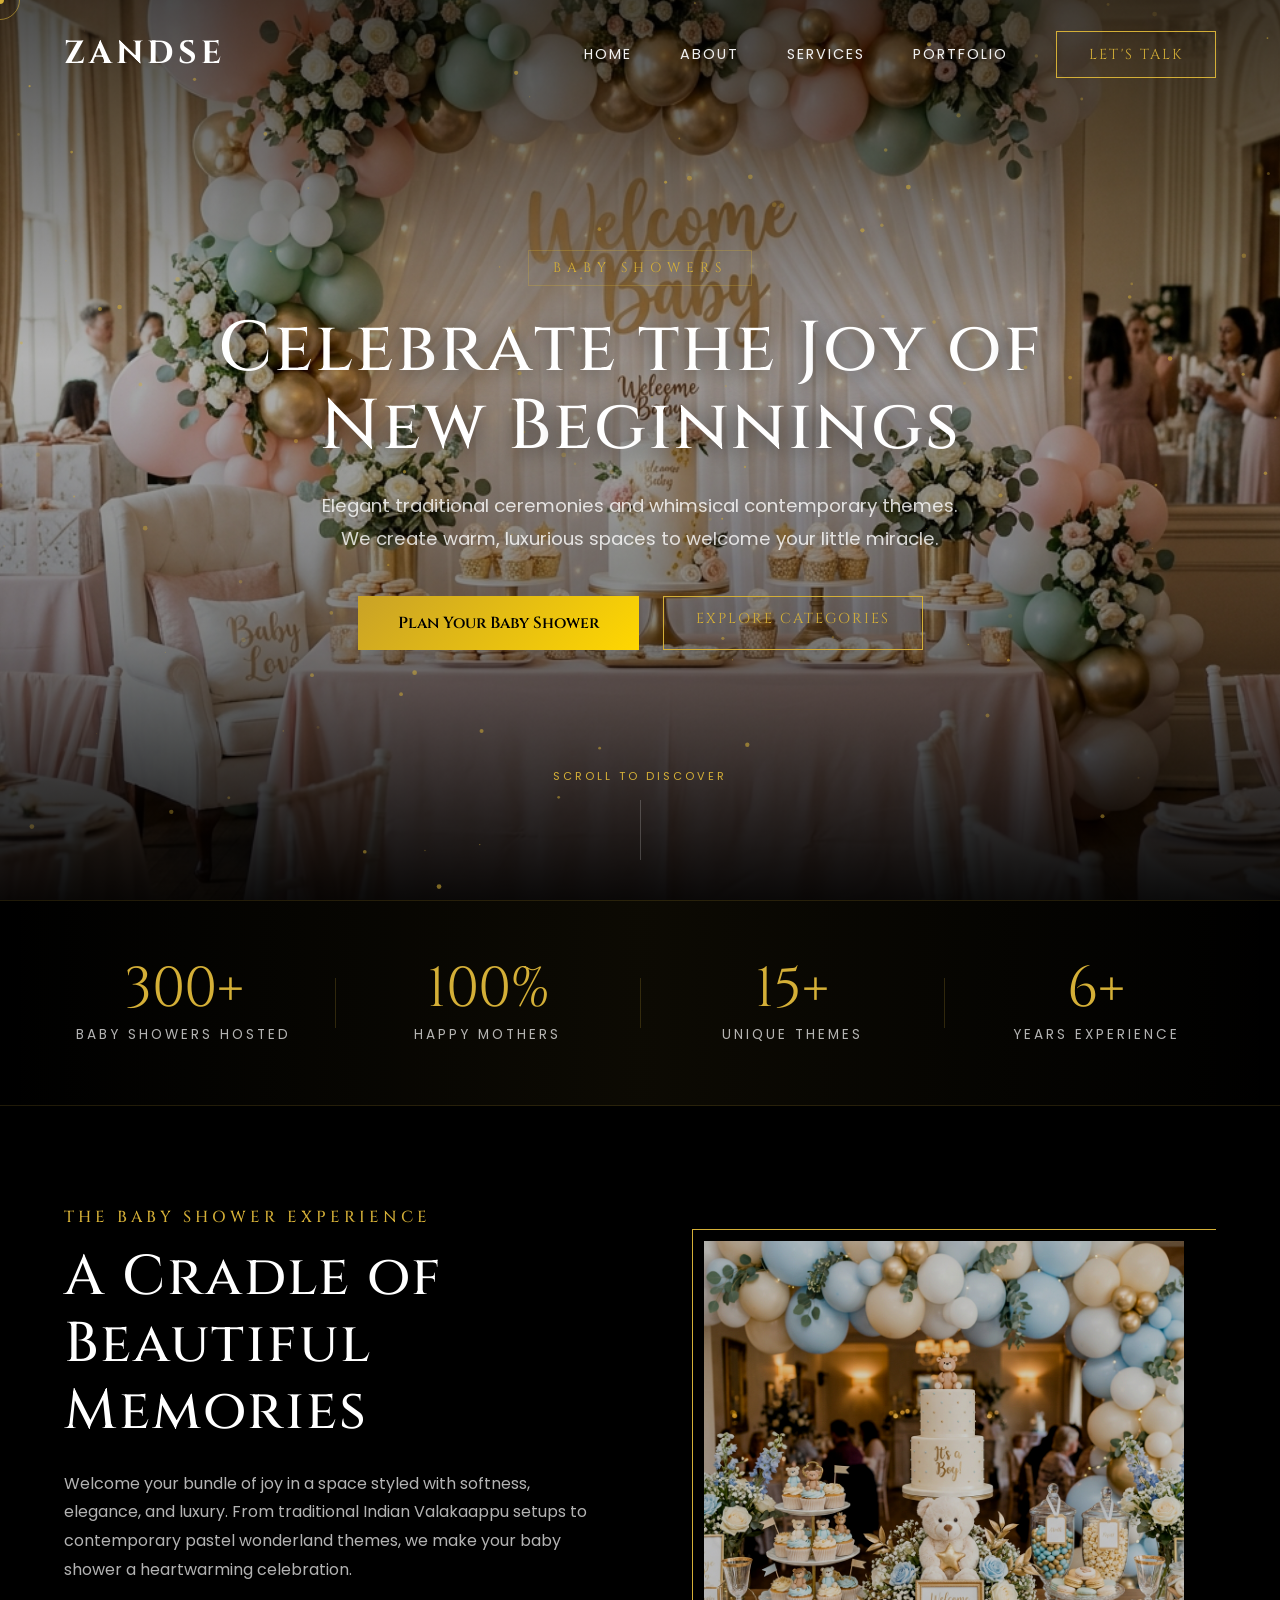
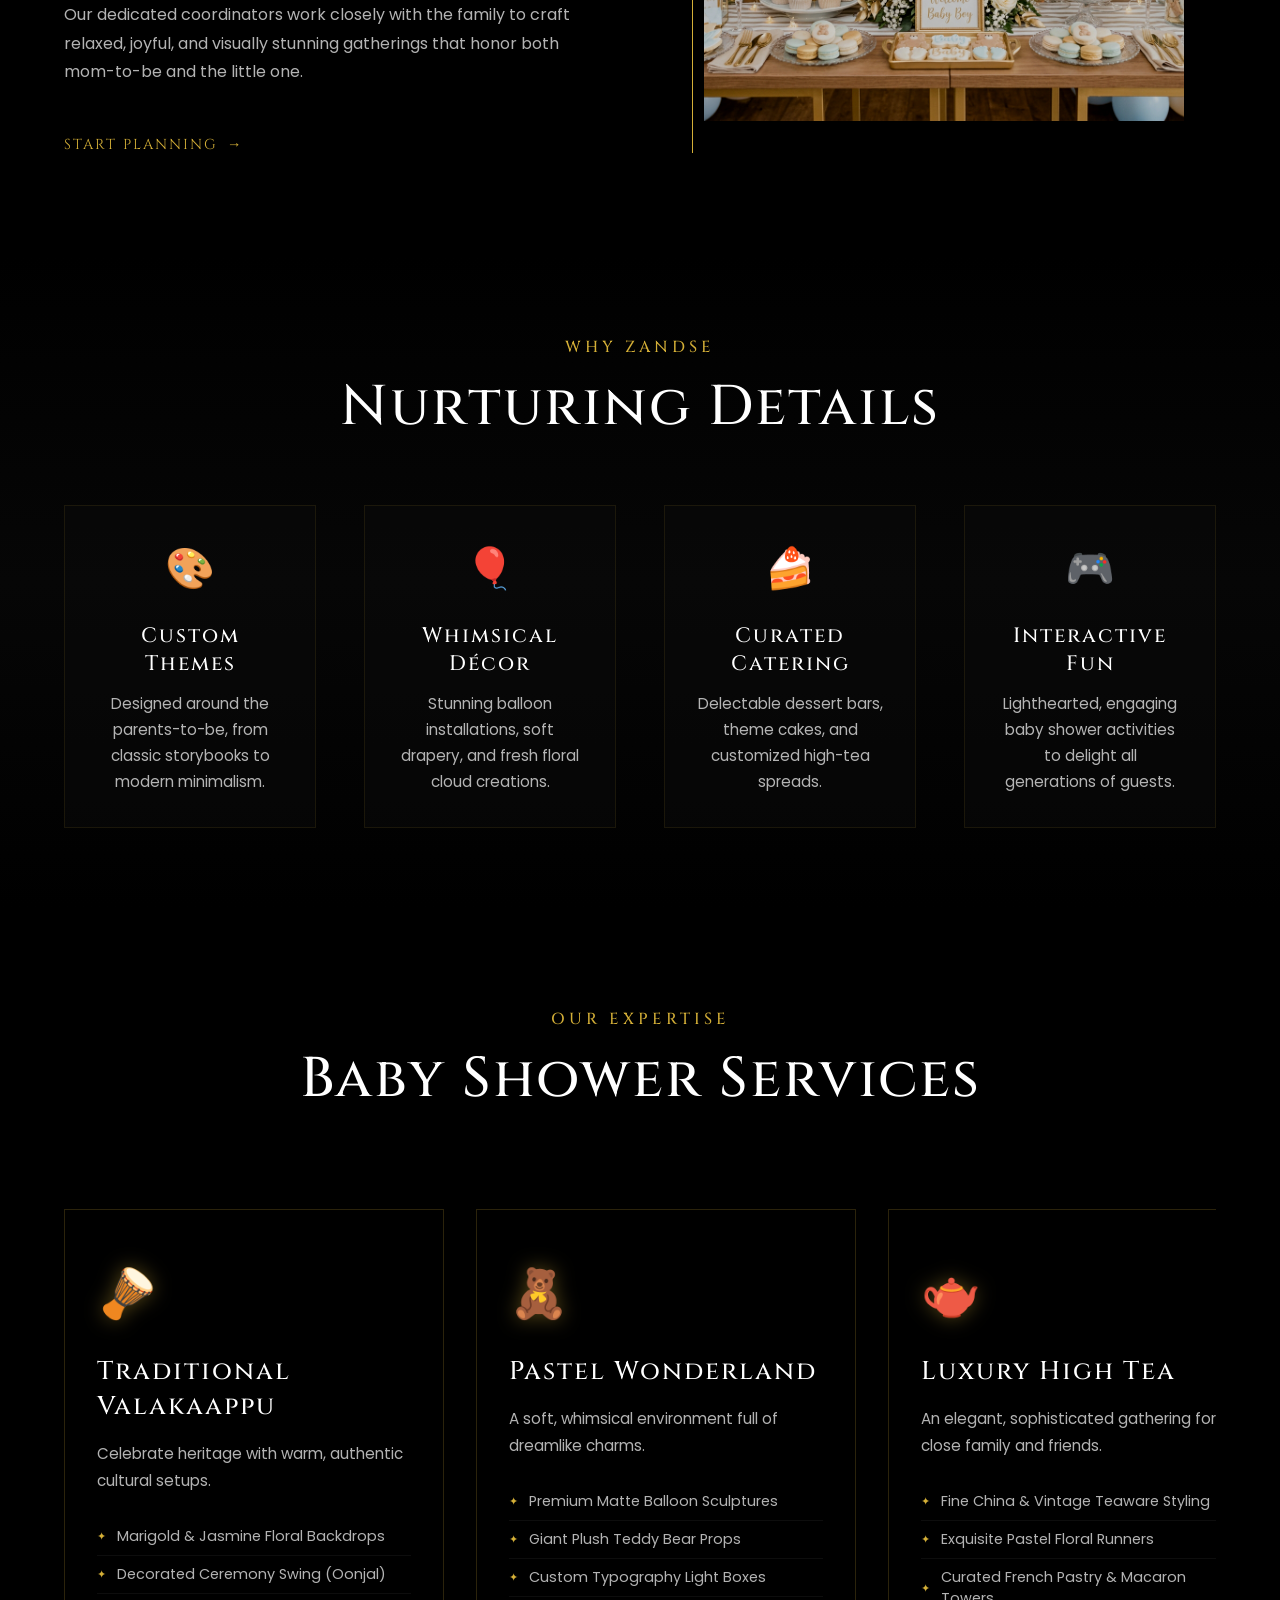
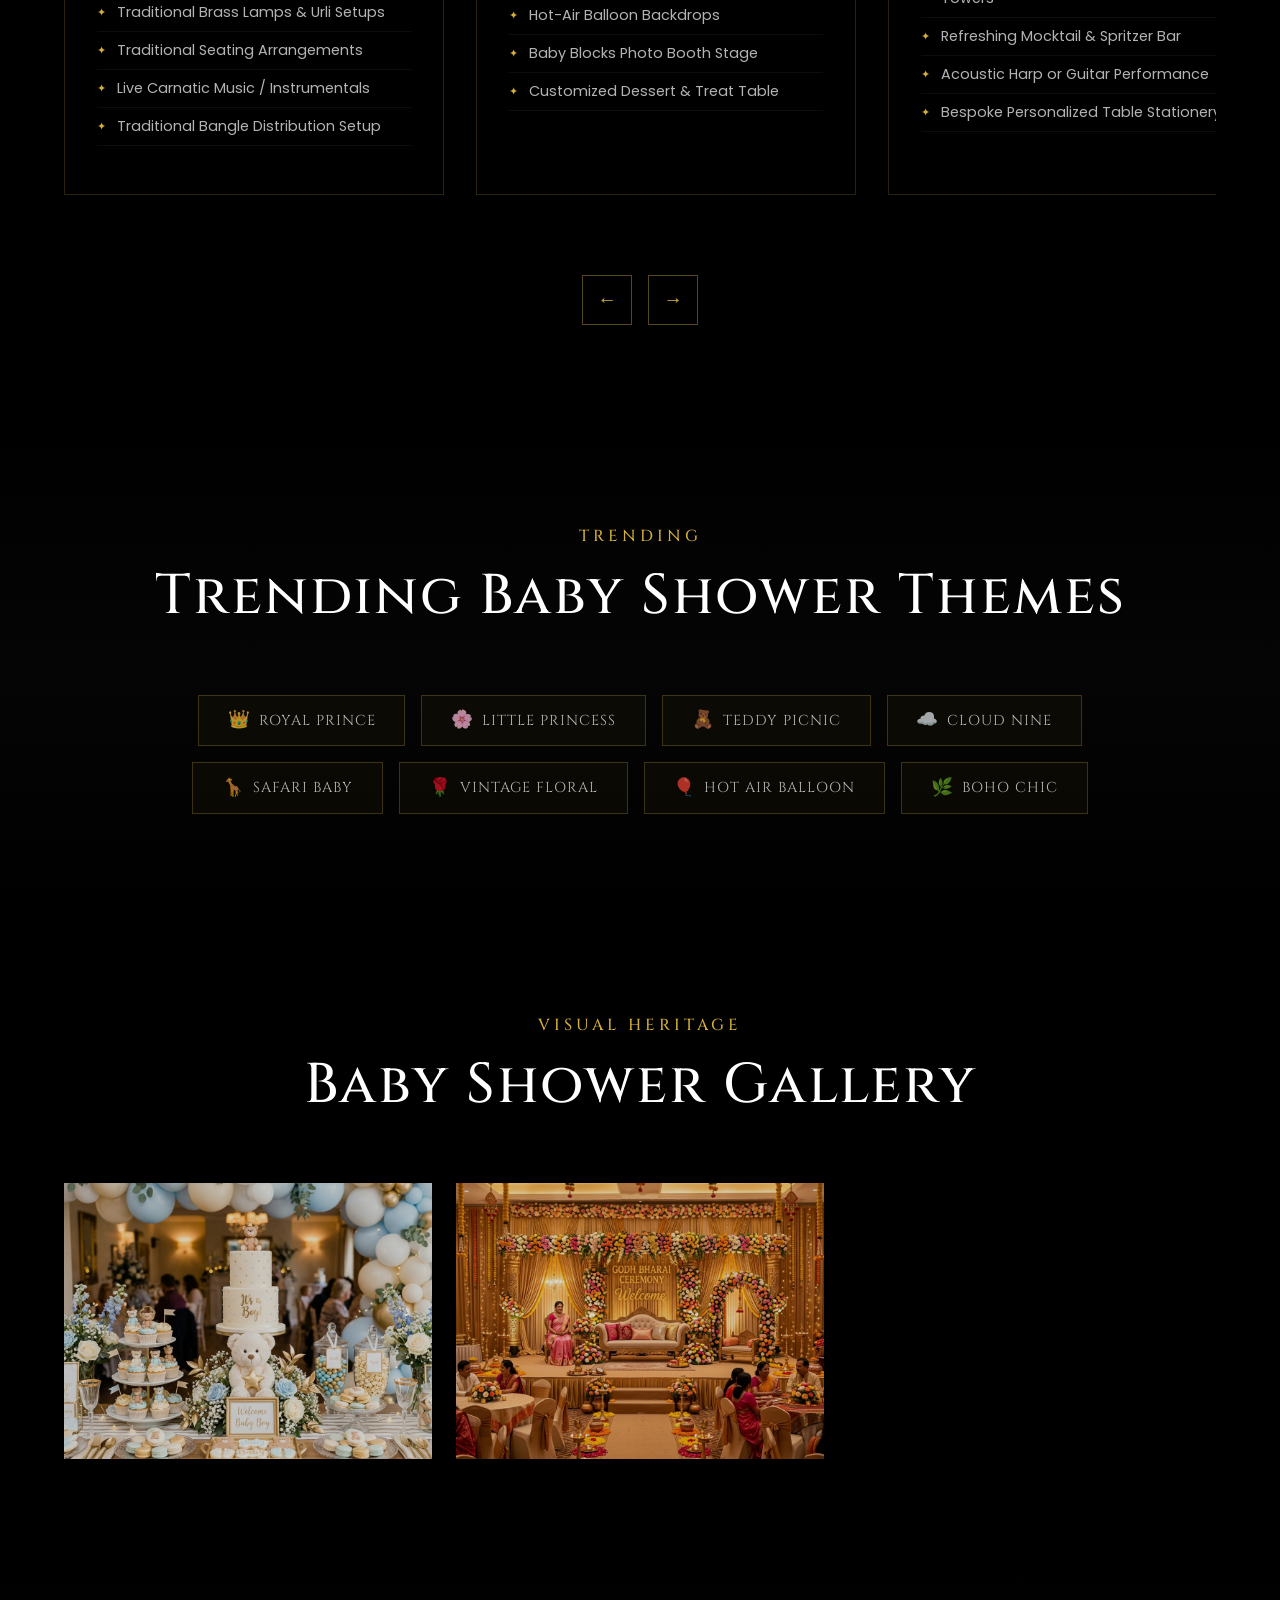
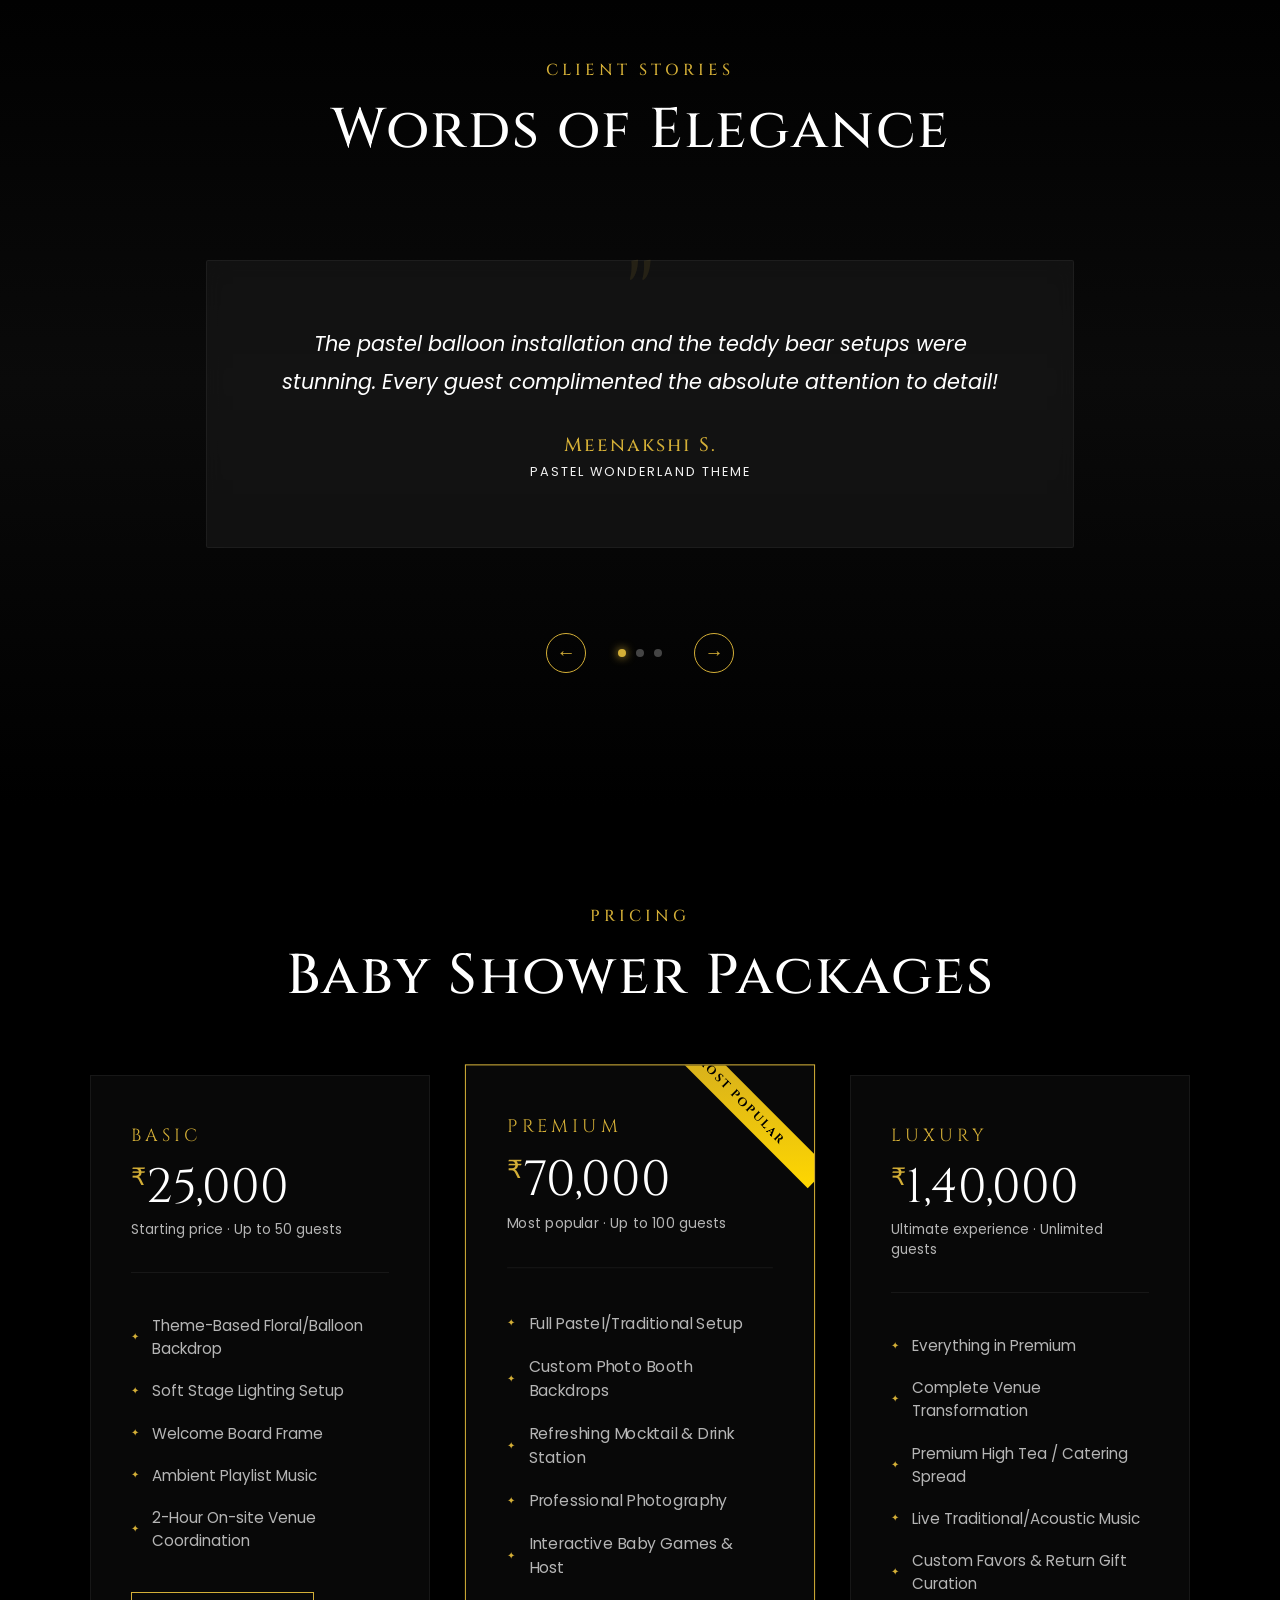
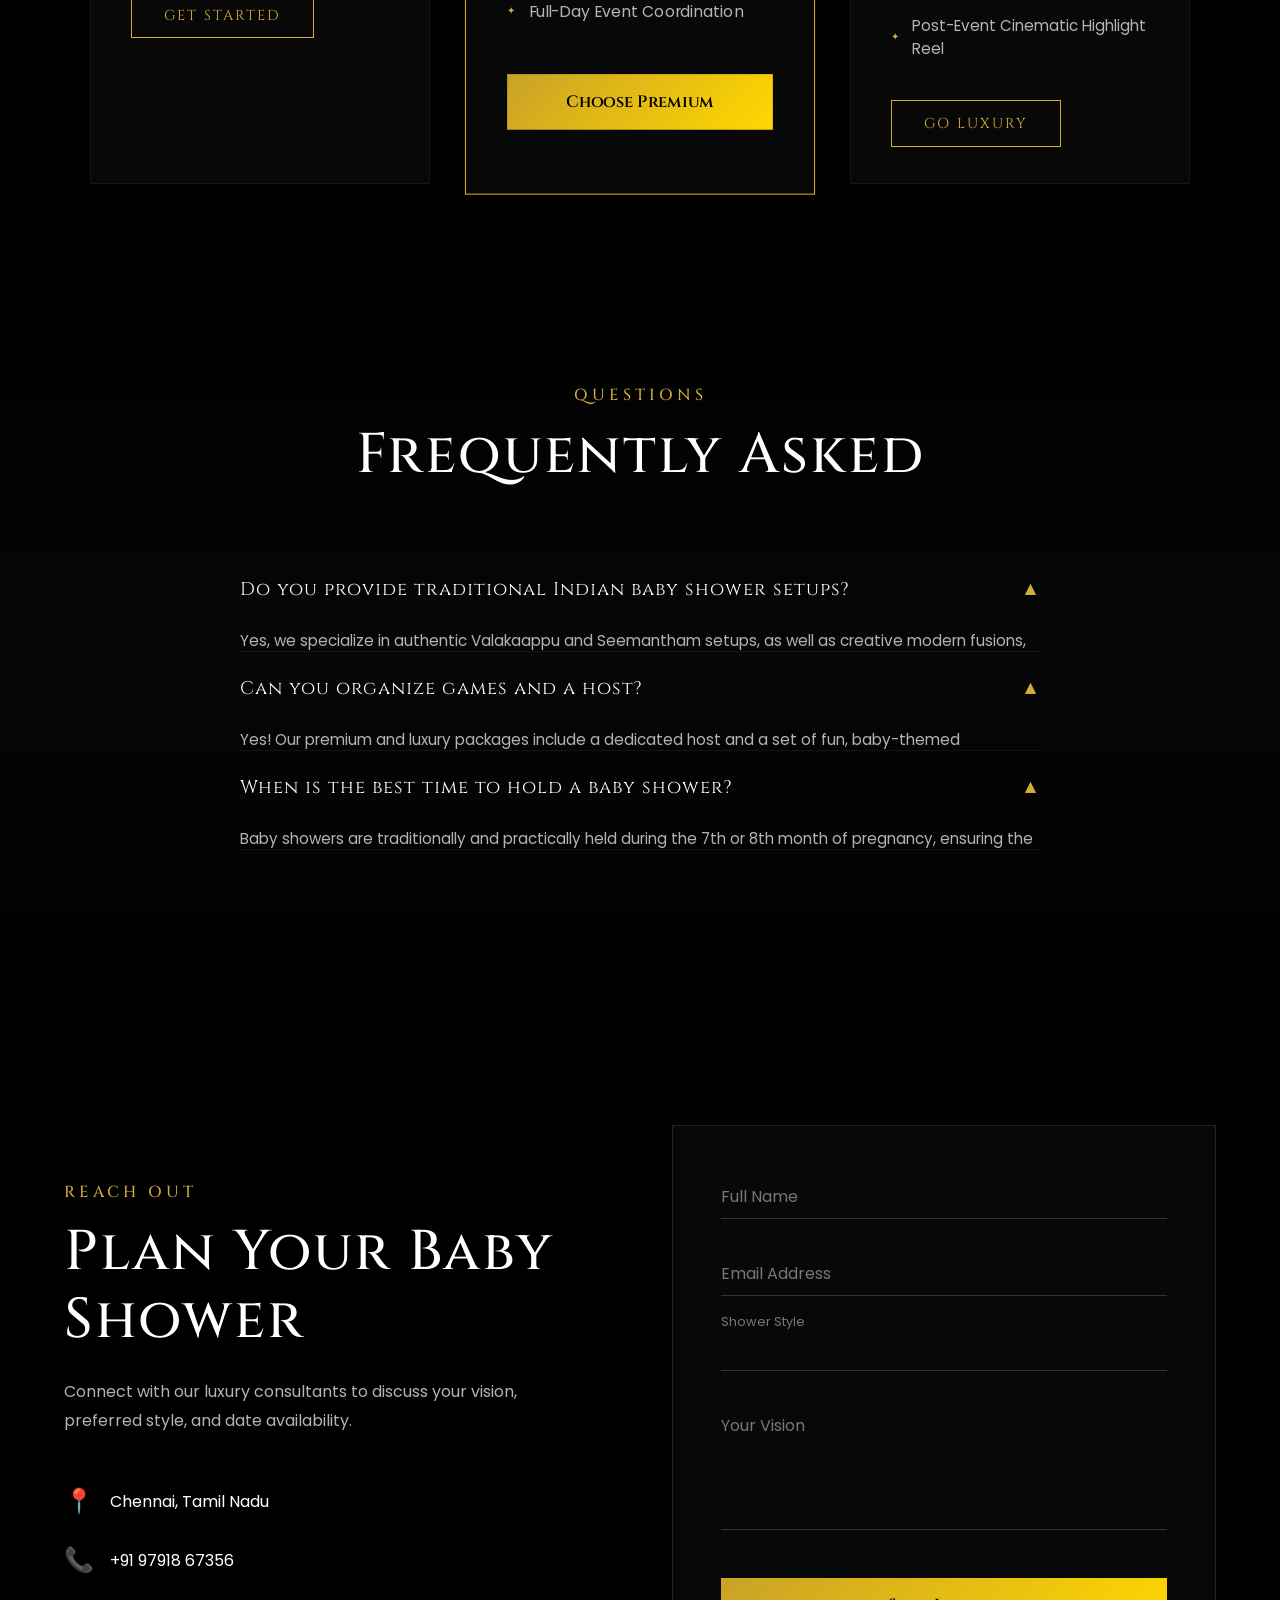
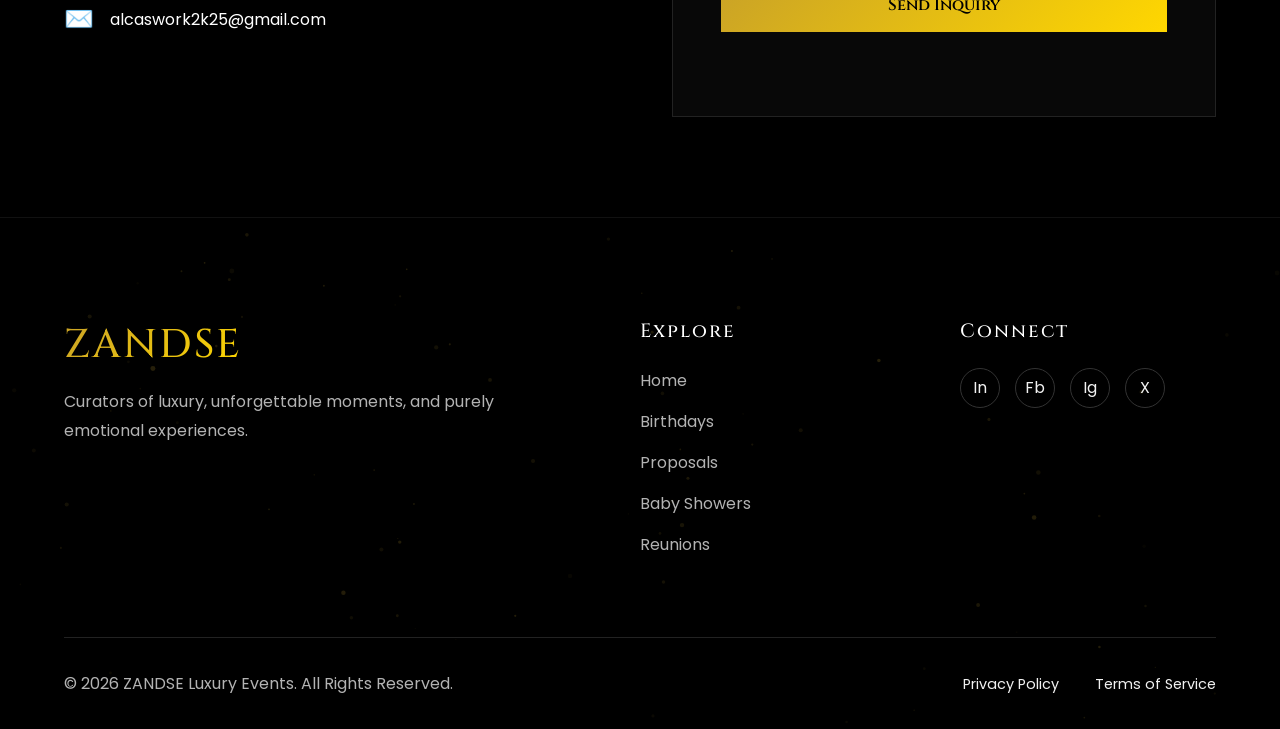
==== commit a298658e: "style: remove preloader splash screen from inner service pages" ====
--- a/babyshower.html
+++ b/babyshower.html
@@ -50,16 +50,6 @@
     <link rel="stylesheet" href="pages.css">
 </head>
 <body>
-
-    <!-- Preloader -->
-    <div id="preloader">
-        <div class="preloader-content">
-            <div class="logo-font glint-text">ZANDSE</div>
-            <div class="loading-bar">
-                <div class="loading-progress"></div>
-            </div>
-        </div>
-    </div>
 
     <!-- Custom Cursor -->
     <div class="custom-cursor"></div>
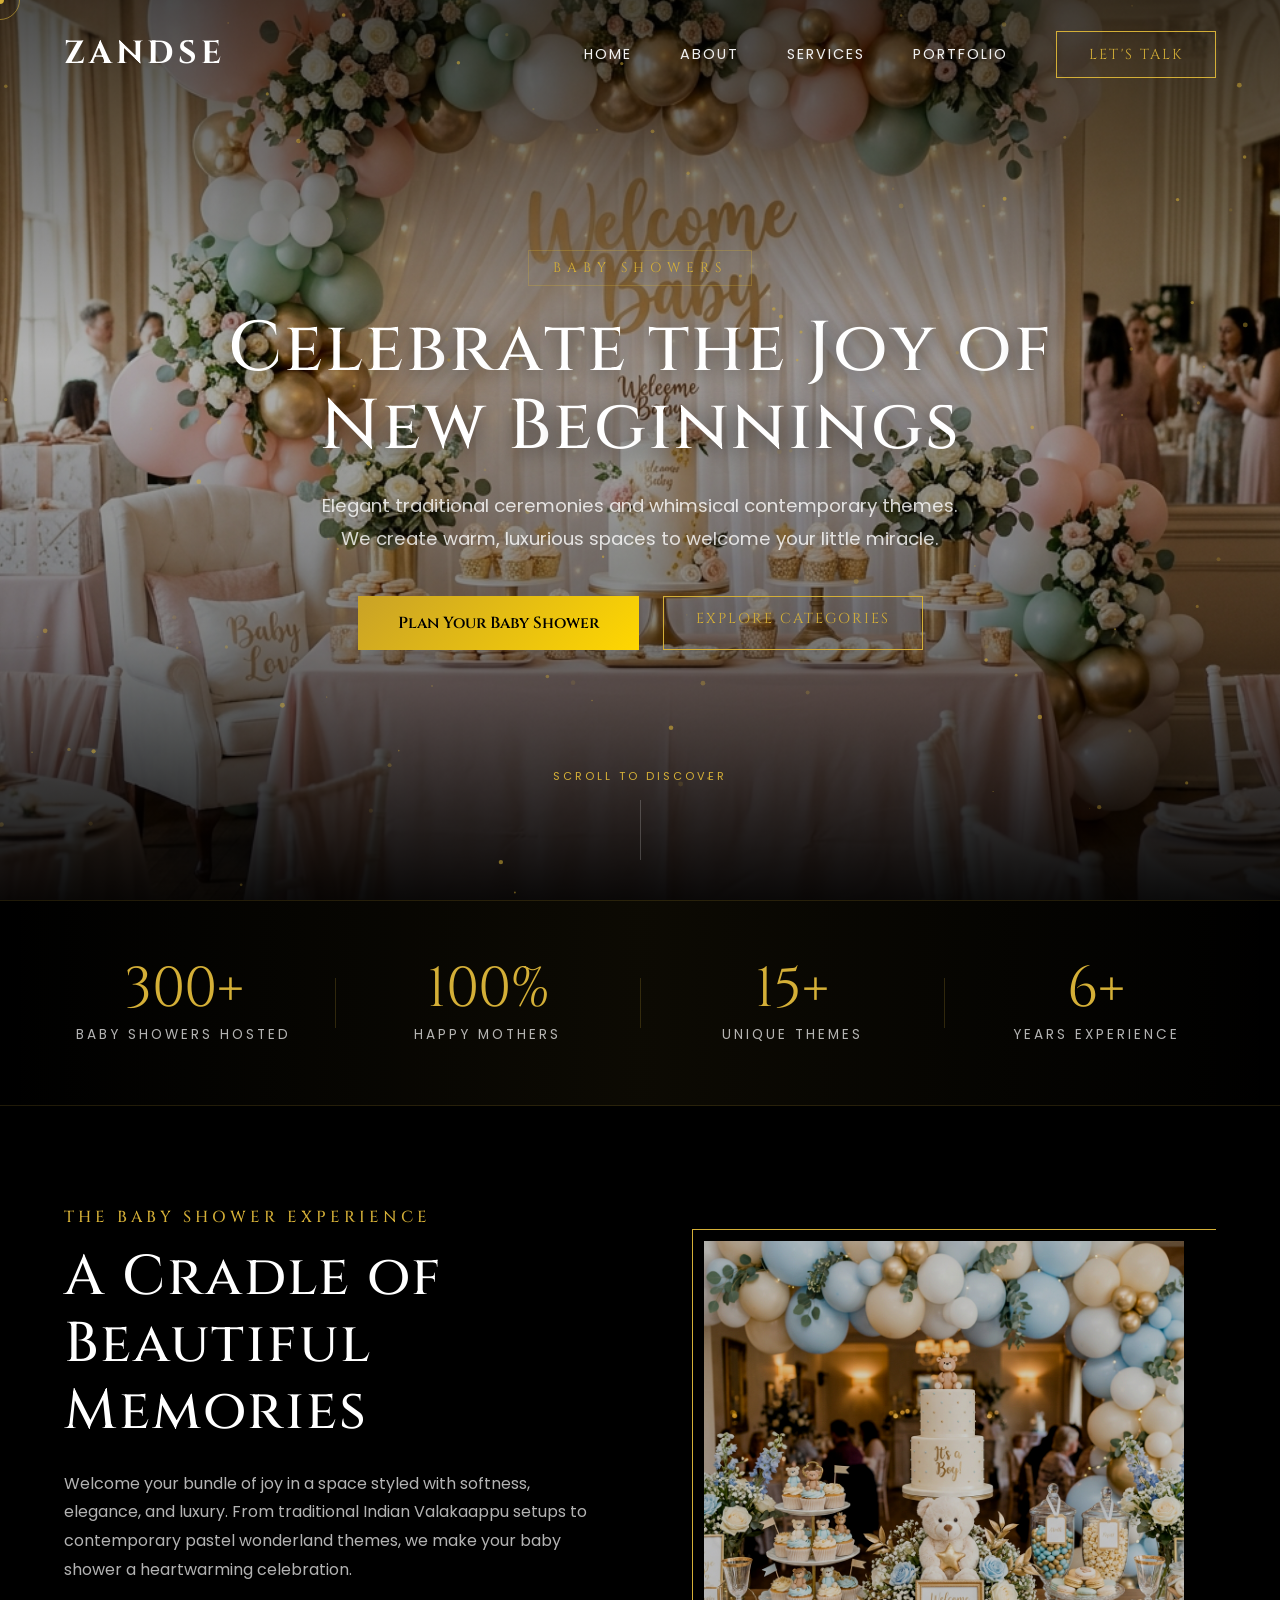
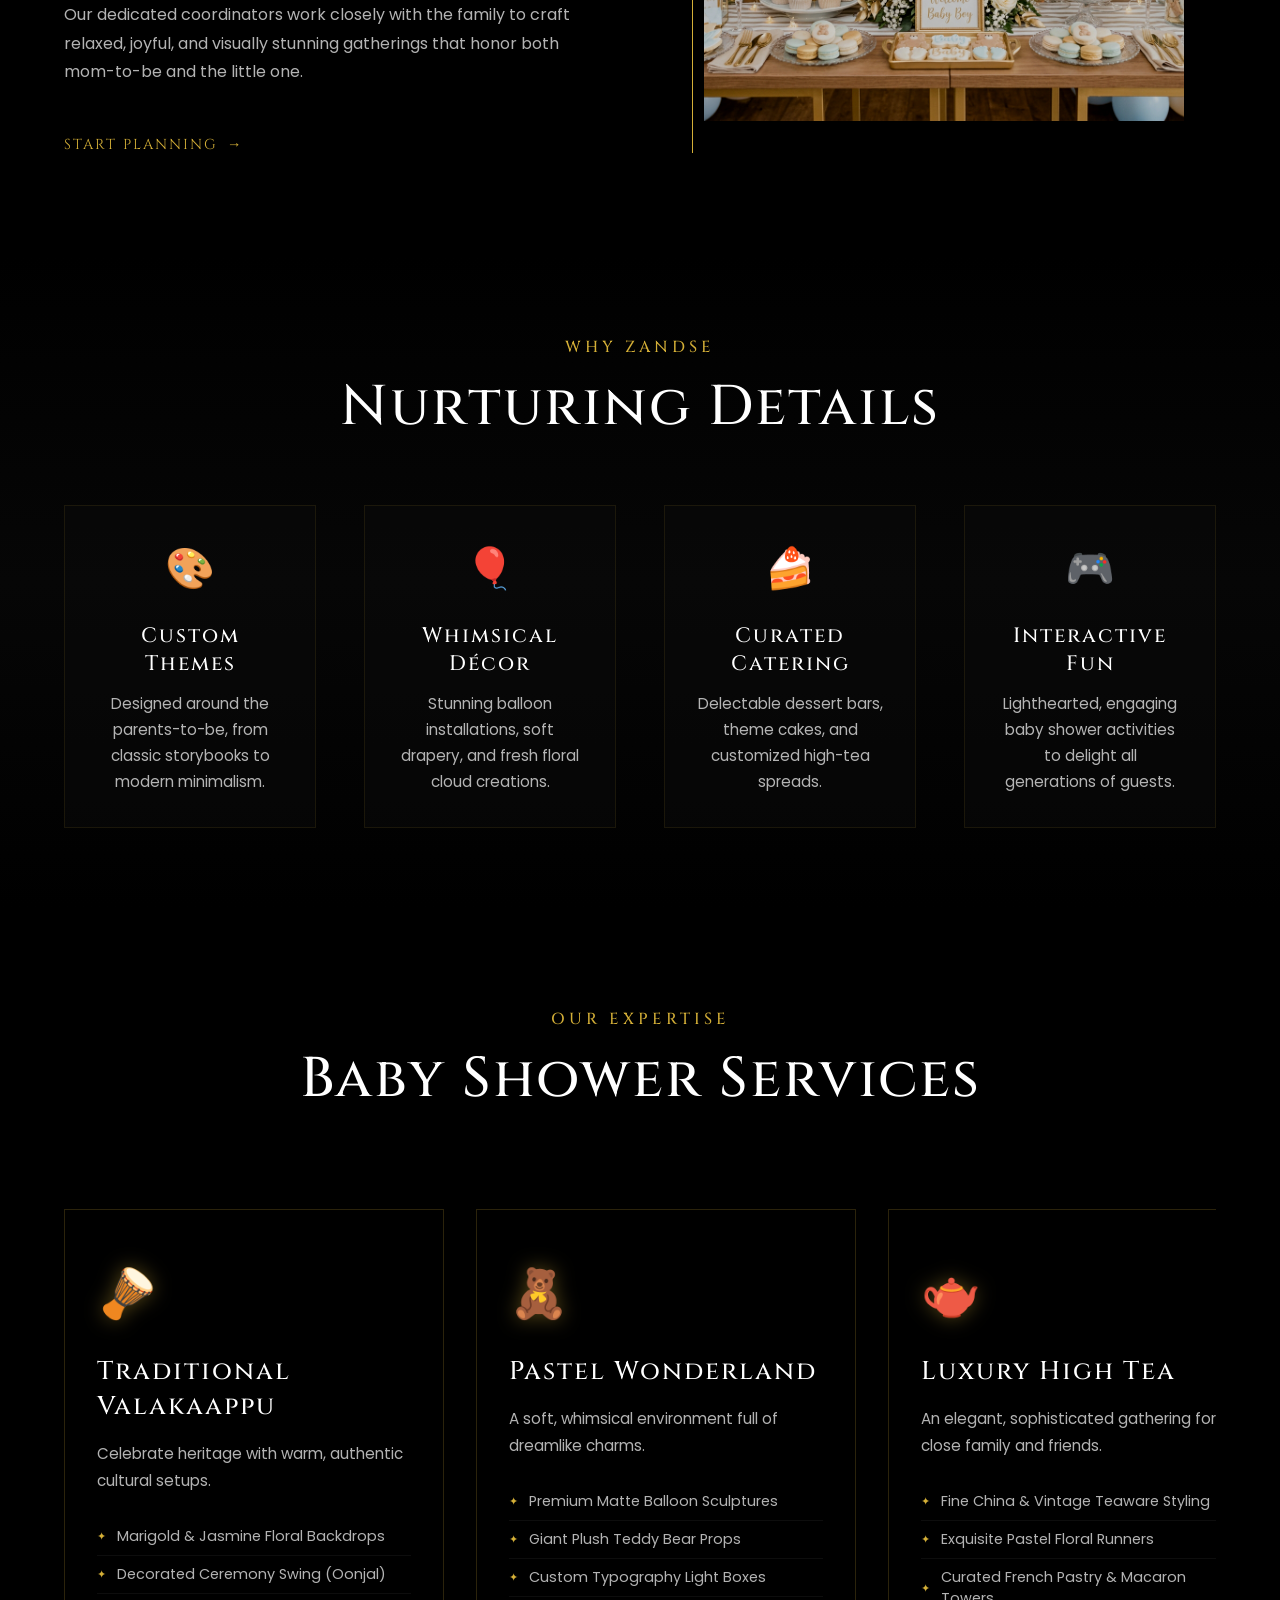
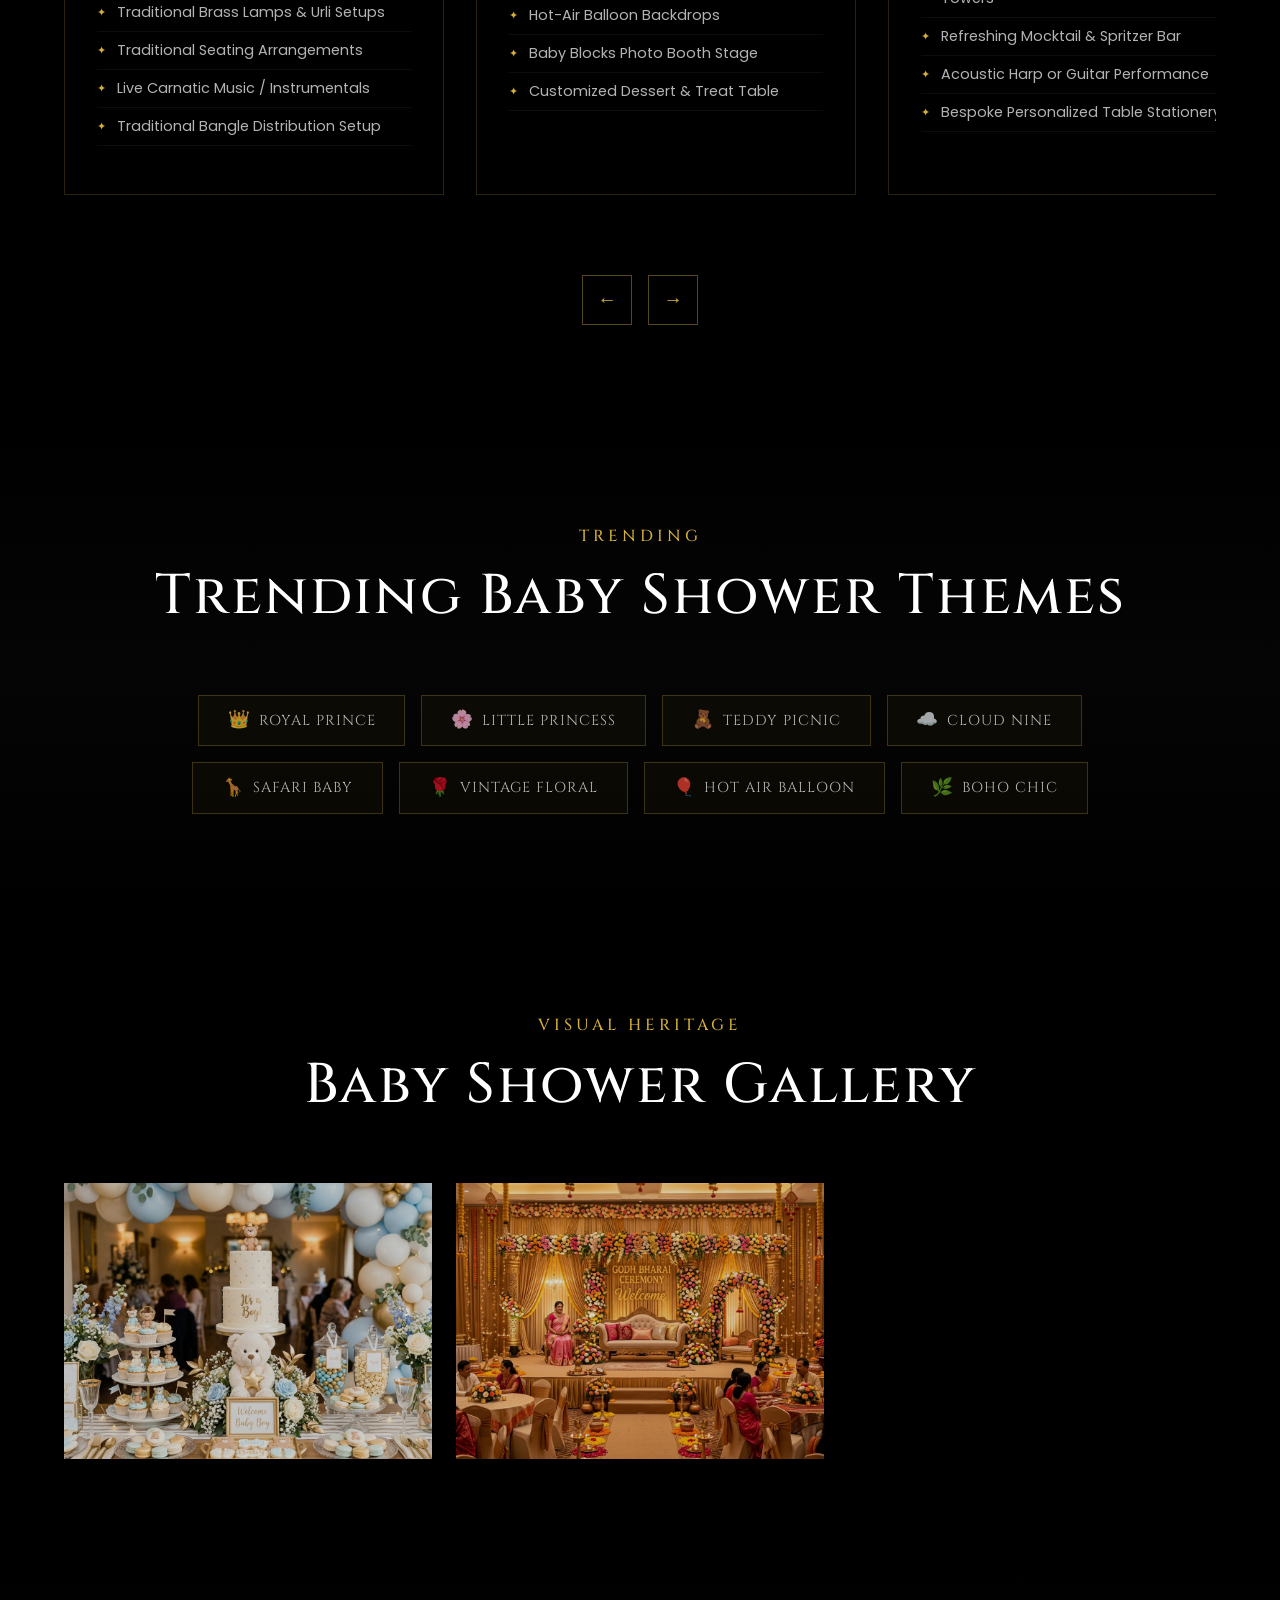
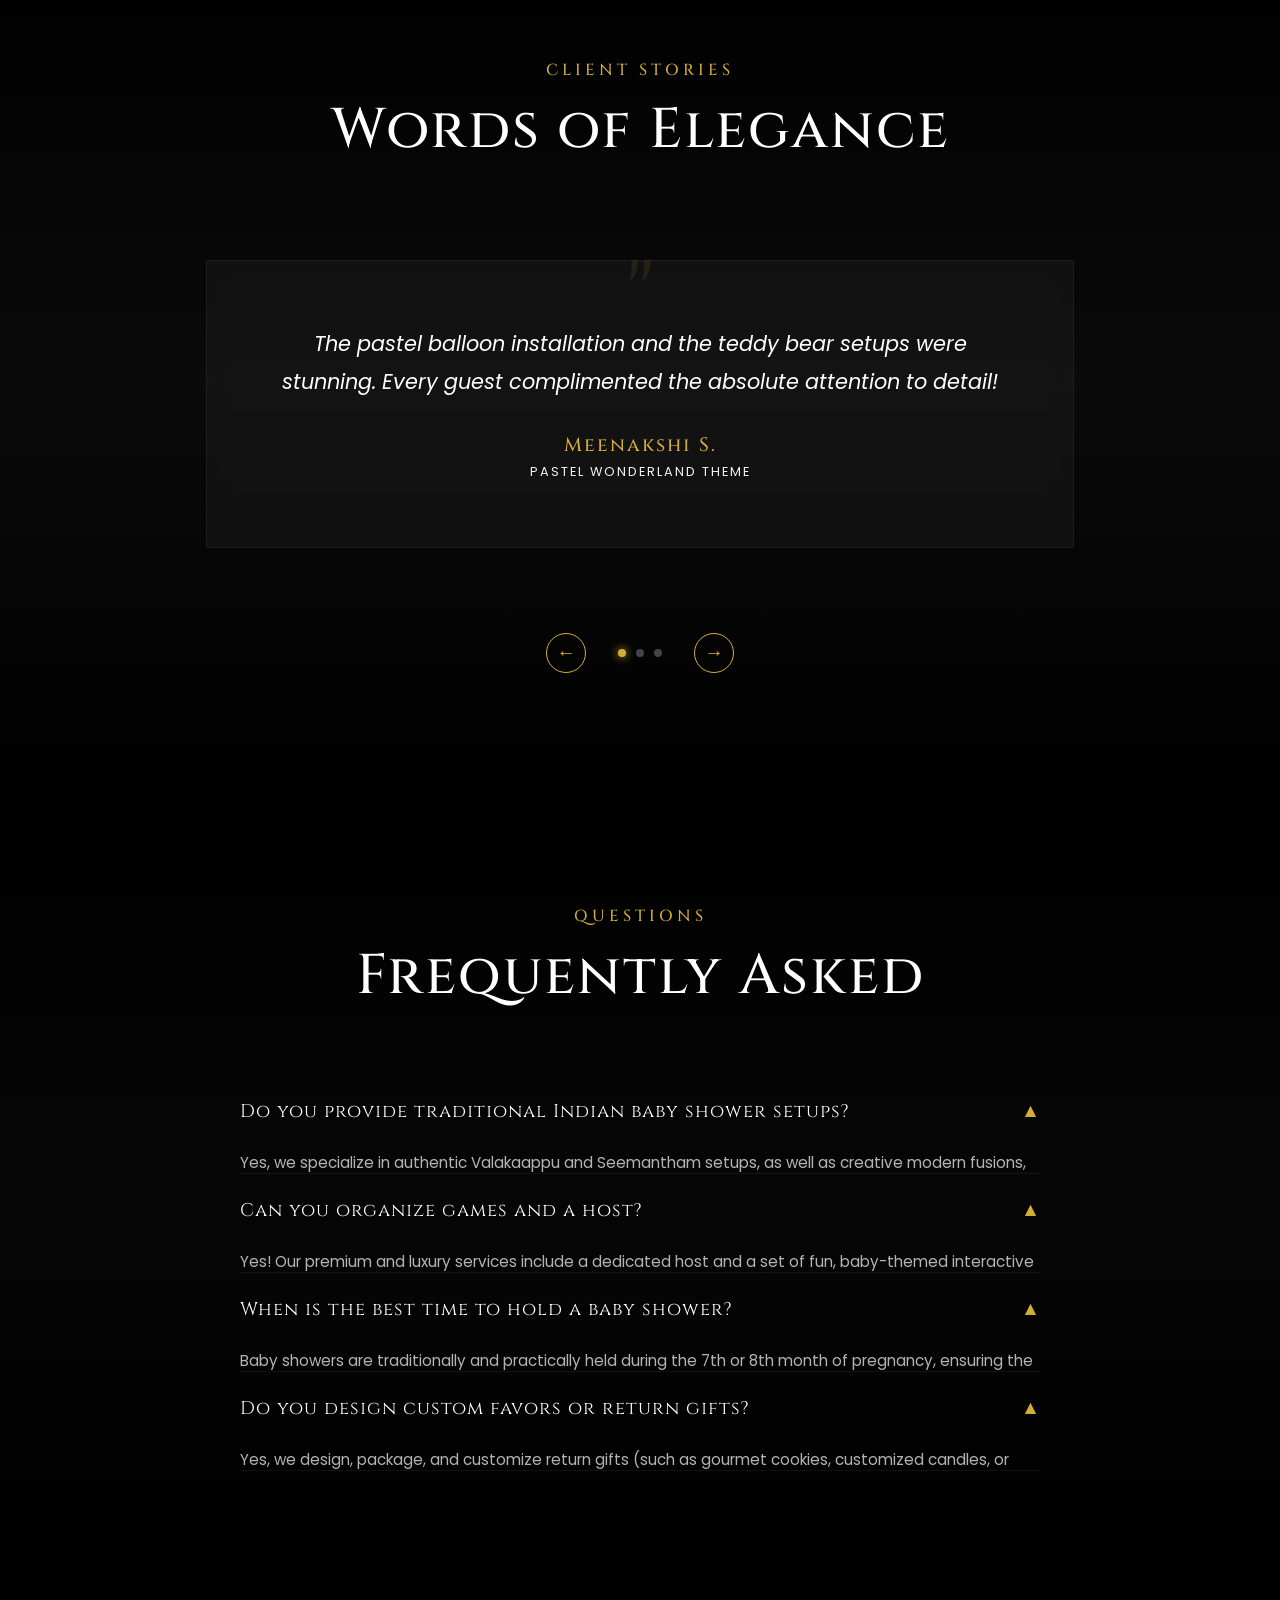
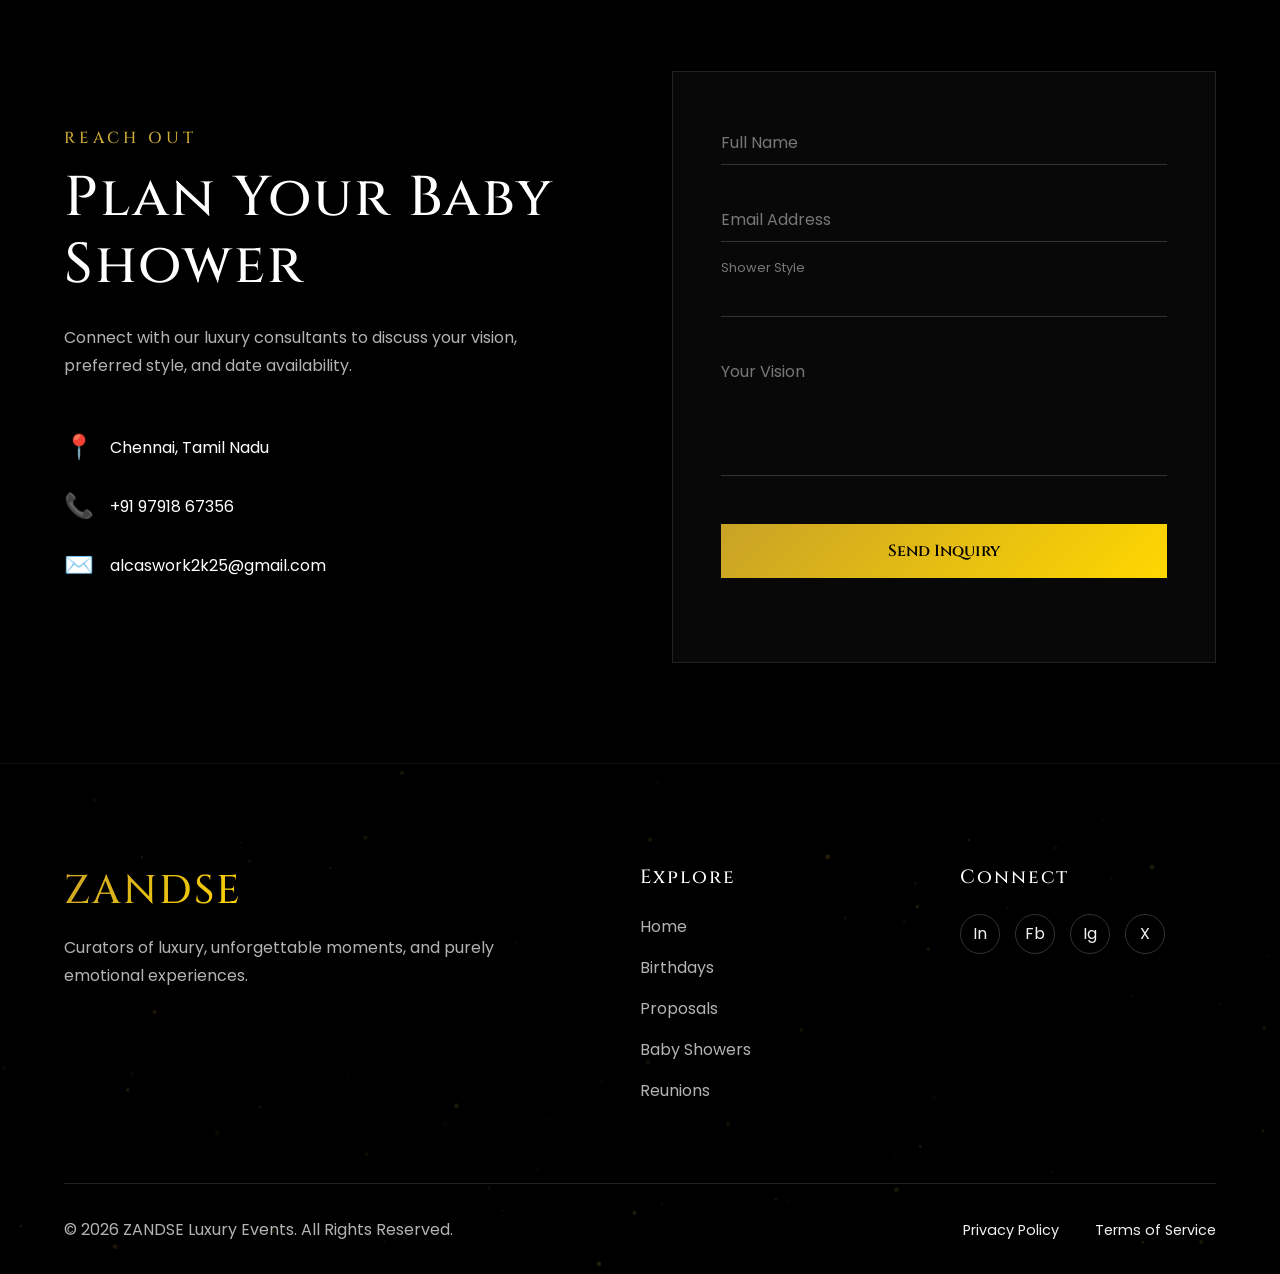
==== commit 07e3b6d0: "1" ====
--- a/babyshower.html
+++ b/babyshower.html
@@ -375,64 +375,7 @@
         </div>
     </section>
 
-    <!-- Packages -->
-    <section class="packages-section section-padding">
-        <div class="container">
-            <div class="section-header center reveal-fade-up">
-                <h4 class="section-subtitle">Pricing</h4>
-                <h2 class="section-title">Baby Shower Packages</h2>
-            </div>
-
-            <div class="packages-grid">
-                <!-- Basic -->
-                <div class="package-card tilt-card reveal-fade-up">
-                    <div class="package-name">Basic</div>
-                    <div class="package-price"><span class="currency">₹</span>25,000</div>
-                    <div class="package-note">Starting price · Up to 50 guests</div>
-                    <ul class="package-features">
-                        <li>Theme-Based Floral/Balloon Backdrop</li>
-                        <li>Soft Stage Lighting Setup</li>
-                        <li>Welcome Board Frame</li>
-                        <li>Ambient Playlist Music</li>
-                        <li>2-Hour On-site Venue Coordination</li>
-                    </ul>
-                    <a href="#contact" class="btn-outline magnetic-el">Get Started</a>
-                </div>
-
-                <!-- Premium (Featured) -->
-                <div class="package-card featured tilt-card reveal-fade-up delay-1">
-                    <div class="package-name">Premium</div>
-                    <div class="package-price"><span class="currency">₹</span>70,000</div>
-                    <div class="package-note">Most popular · Up to 100 guests</div>
-                    <ul class="package-features">
-                        <li>Full Pastel/Traditional Setup</li>
-                        <li>Custom Photo Booth Backdrops</li>
-                        <li>Refreshing Mocktail & Drink Station</li>
-                        <li>Professional Photography</li>
-                        <li>Interactive Baby Games & Host</li>
-                        <li>Full-Day Event Coordination</li>
-                    </ul>
-                    <a href="#contact" class="btn-primary magnetic-el"><span>Choose Premium</span></a>
-                </div>
-
-                <!-- Luxury -->
-                <div class="package-card tilt-card reveal-fade-up delay-2">
-                    <div class="package-name">Luxury</div>
-                    <div class="package-price"><span class="currency">₹</span>1,40,000</div>
-                    <div class="package-note">Ultimate experience · Unlimited guests</div>
-                    <ul class="package-features">
-                        <li>Everything in Premium</li>
-                        <li>Complete Venue Transformation</li>
-                        <li>Premium High Tea / Catering Spread</li>
-                        <li>Live Traditional/Acoustic Music</li>
-                        <li>Custom Favors & Return Gift Curation</li>
-                        <li>Post-Event Cinematic Highlight Reel</li>
-                    </ul>
-                    <a href="#contact" class="btn-outline magnetic-el">Go Luxury</a>
-                </div>
-            </div>
-        </div>
-    </section>
+
 
     <!-- FAQ -->
     <section class="faq-section">
@@ -458,7 +401,7 @@
                         <span class="faq-chevron">▼</span>
                     </button>
                     <div class="faq-answer">
-                        <p>Yes! Our premium and luxury packages include a dedicated host and a set of fun, baby-themed interactive games to keep your family and friends entertained and engaged.</p>
+                        <p>Yes! Our premium and luxury services include a dedicated host and a set of fun, baby-themed interactive games to keep your family and friends entertained and engaged.</p>
                     </div>
                 </div>
                 <div class="faq-item reveal-fade-up delay-2">
--- a/pages.css
+++ b/pages.css
@@ -109,6 +109,11 @@
 }
 
 /* Split-text animation */
+.split-text .word {
+    display: inline-block;
+    white-space: nowrap;
+}
+
 .split-text .char {
     display: inline-block;
     opacity: 0;
